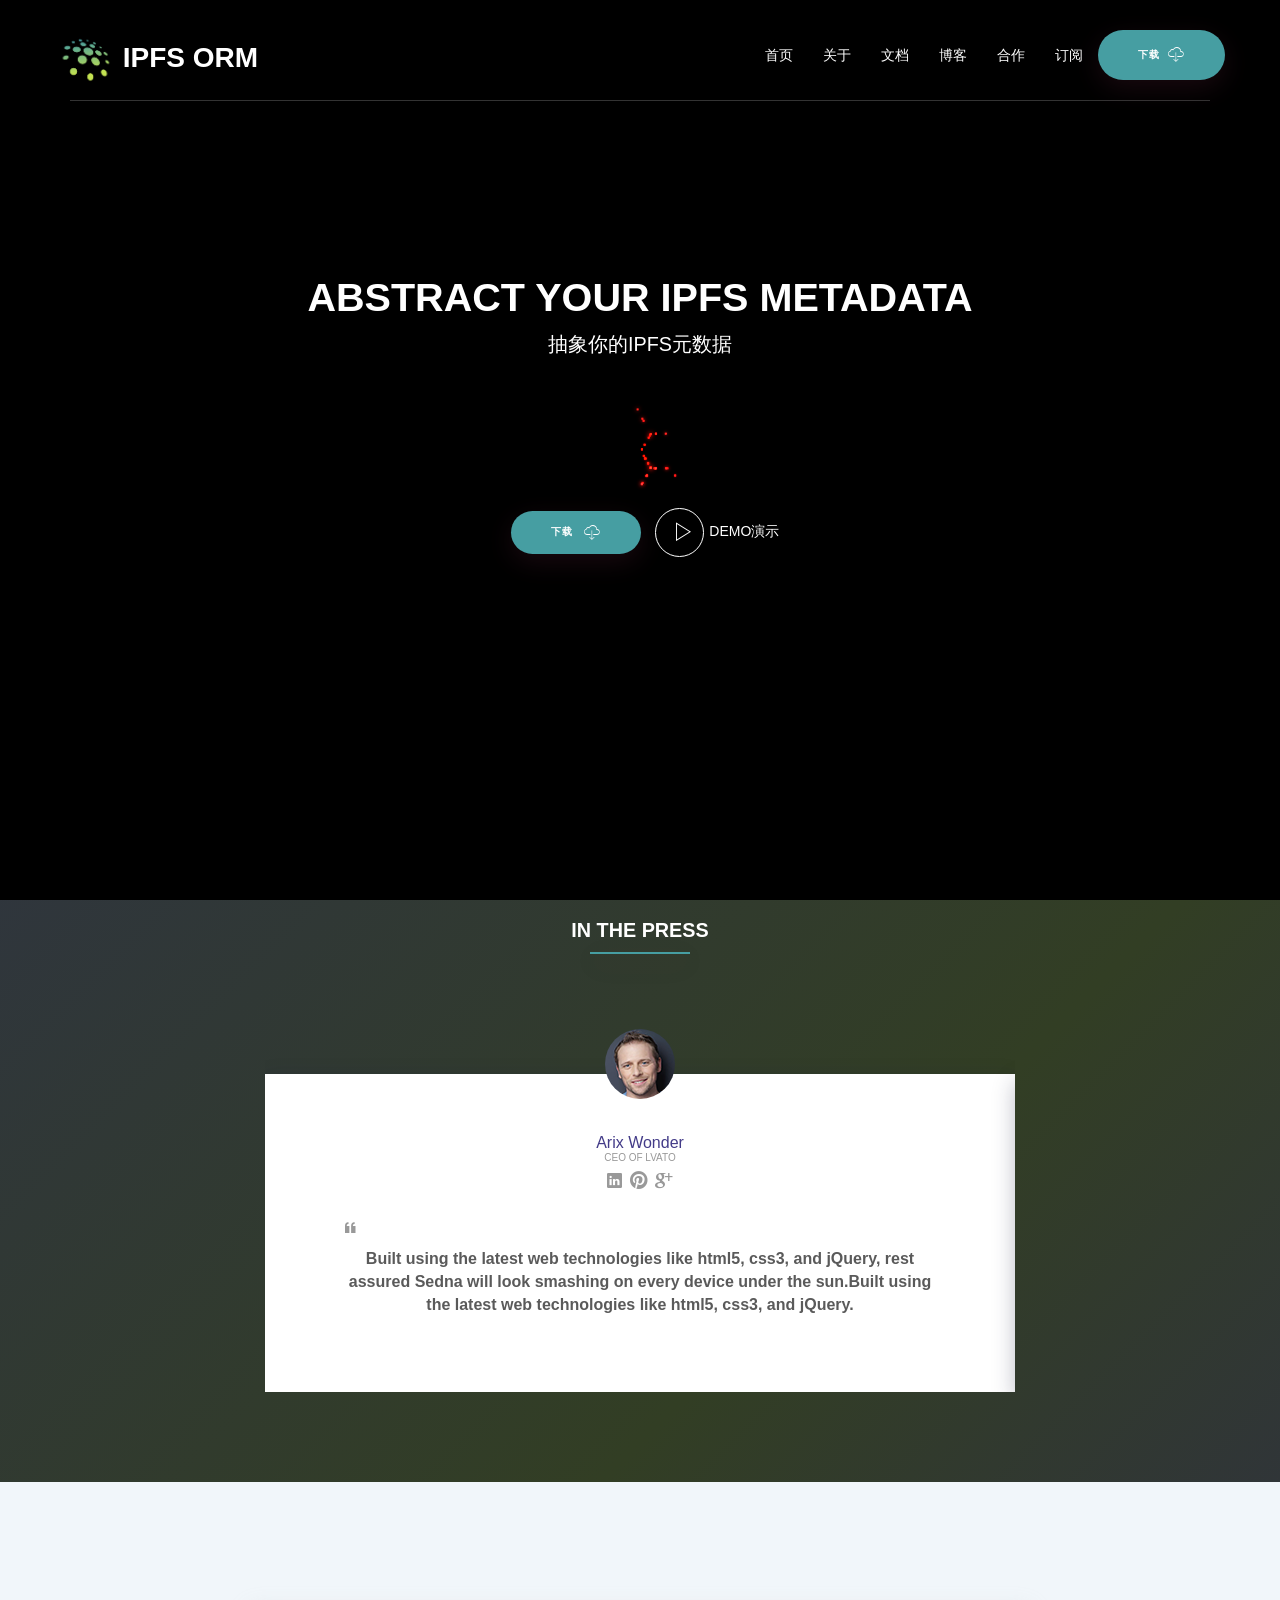
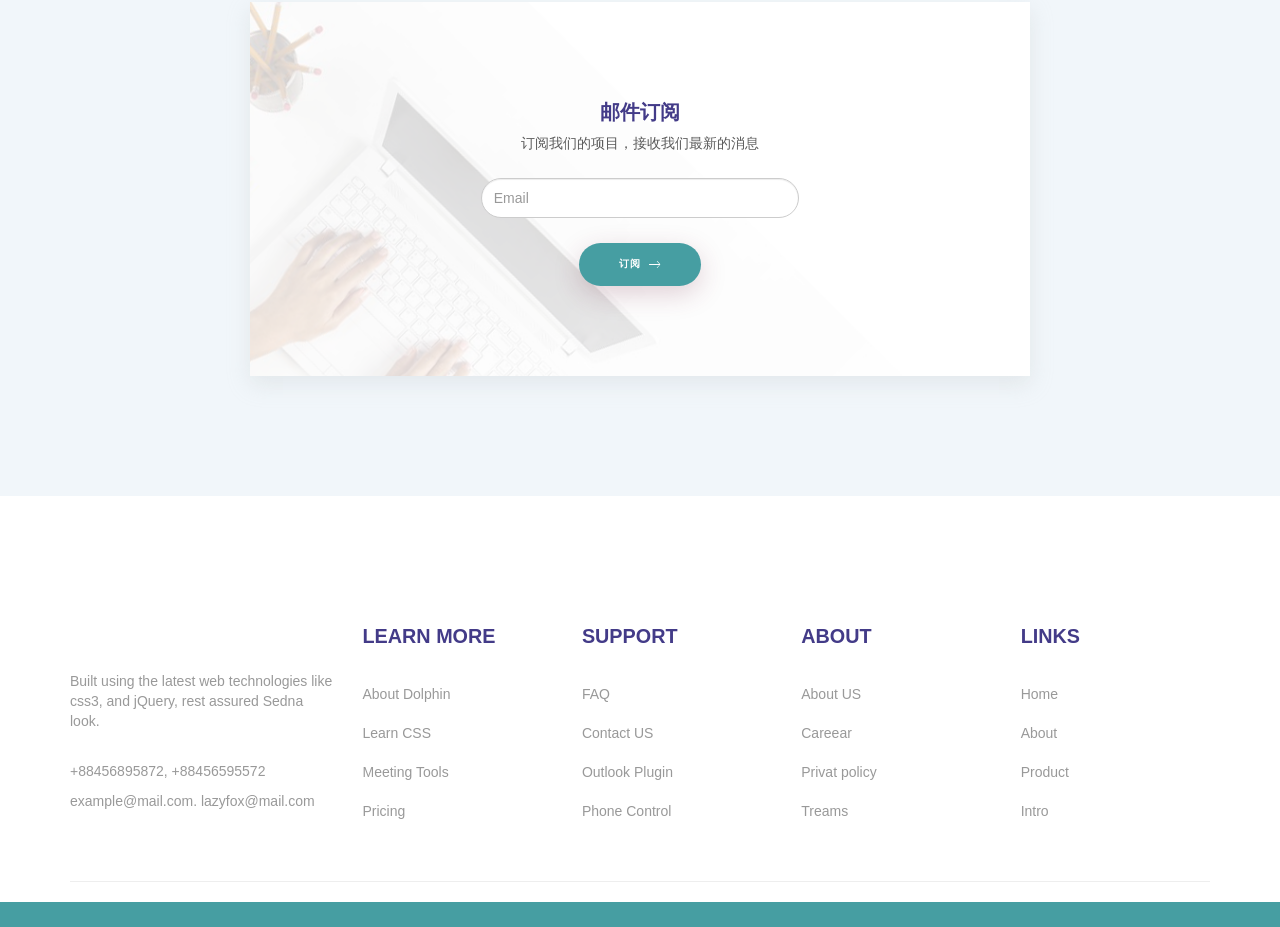
==== index-page/index.html @ 3a433b1b "init index.html" ====
<!DOCTYPE html>
<html lang="en">

<head>
  <!-- Required meta tags always come first -->
  <meta charset="utf-8">
  <meta name="viewport" content="width=device-width, initial-scale=1, shrink-to-fit=no">
  <meta http-equiv="x-ua-compatible" content="ie=edge">

  <!-- Bootstrap CSS -->
  <link rel="stylesheet" href="css/bootstrap.min.css">
  <link rel="stylesheet" href="css/ionicons.min.css">
  <link rel="stylesheet" href="css/owl.carousel.css">
  <link rel="stylesheet" href="css/owl.theme.css">
  <link rel="stylesheet" href="css/style.css">
</head>

<body>
  <header id="home" class="gradient-violat">
    <nav class="navbar navbar-default navbar-fixed-top">
      <div class="container">
        <!-- Brand and toggle get grouped for better mobile display -->
        <div class="navbar-header">
          <button type="button" class="navbar-toggle collapsed" data-toggle="collapse" data-target="#bs-example-navbar-collapse-1" aria-expanded="false">
              <span class="sr-only">Toggle navigation</span>
              <span class="icon-bar"></span>
              <span class="icon-bar"></span>
              <span class="icon-bar"></span>
            </button>
          <a class="navbar-brand" href="#"><span class="logo-wraper logo-white">
                <img src="images/Logo-white.png" alt=""> IPFS ORM
              </span></a>
        </div>

        <!-- Collect the nav links, forms, and other content for toggling -->
        <div class="collapse navbar-collapse" id="bs-example-navbar-collapse-1">
          <ul class="nav navbar-nav  navbar-right">
            <li class="active"><a href="#home">首页 <span class="sr-only">(current)</span></a></li>
            <li><a href="#blog-card">关于</a></li>
            <li><a href="#introduction">文档</a></li>
            <li><a href="#feature">博客</a></li>
            <li><a href="#newsletter">合作</a></li>
            <li><a href="#newsletter">订阅</a></li>
            <li><a href="#" class="btn btn-orange border-none btn-rounded-corner btn-navbar">下载<span class="icon-on-button"><i class="ion-ios-cloud-download-outline"></i></span></a></li>
          </ul>
        </div>
        <!-- /.navbar-collapse -->
        <hr class="navbar-divider">
      </div>
      <!-- /.container-fluid -->
    </nav>
  </header>
  <section id="introduction" class="home-slider">
    <div style="position:absolute;z-index:1"><canvas id="c"></canvas></div>
    <div class="text-center banner-text">
      <h2 class="cta-heading text-white">Abstract Your IPFS Metadata</h2>
      <p class="text-white slider-para">抽象你的IPFS元数据</p>
      <div class="cta-btn-group banner-button">
        <a class="btn btn-orange border-none btn-rounded-corner" href="#">下载 <span class="icon-on-button"><i class="ion-ios-cloud-download-outline"></i></span></a>
        <a class="btn-video text-white" href="#"><span class="icon-rounded bordered-ios"><i class="ion-ios-play-outline"></i></span>Demo演示</a>
      </div>
    </div>
  </section>

  <!-- <section id="services" style="position:relative">
    <div class="container">
      <div class="row">
        <div class="col-md-4">
          <img class="img-responsive sm-display-none" src="images/hand_phone.png" alt="">
        </div>
        <div class="col-md-8">
          <div class="row">
            <div class="col-md-6">
              <div class="heading-wraper text-center margin-bottom-80">
                <h4>best services</h4>
                <hr class="heading-devider gradient-orange">
              </div>
            </div>
          </div>
          <div class="row">
            <div class="col-md-6 col-sm-6">
              <h5 class="service-title">RESPONSIVE DEVELOPMENT</h5>
              <p class="services-content margin-bottom-25">Built using the latest web technologies like html5, css3, and jQuery, rest assured Sedna will look smashing on every device under the sun.</p>
            </div>
            <div class="col-md-6 col-sm-6">
              <h5 class="service-title">RESPONSIVE DEVELOPMENT</h5>
              <p class="services-content margin-bottom-25">Built using the latest web technologies like html5, css3, and jQuery, rest assured Sedna will look smashing on every device under the sun.</p>
            </div>
          </div>
          <div class="row">
            <div class="col-md-6 col-sm-6">
              <h5 class="service-title">RESPONSIVE DEVELOPMENT</h5>
              <p class="services-content margin-bottom-25">Built using the latest web technologies like html5, css3, and jQuery, rest assured Sedna will look smashing on every device under the sun.</p>
            </div>
            <div class="col-md-6 col-sm-6">
              <h5 class="service-title">RESPONSIVE DEVELOPMENT</h5>
              <p class="services-content margin-bottom-25">Built using the latest web technologies like html5, css3, and jQuery, rest assured Sedna will look smashing on every device under the sun.</p>
            </div>
          </div>
        </div>
      </div>
    </div>
  </section> -->

  <!-- <section id="blog-card" class="padding-top-bottom-90">
    <div class="container">
      <div class="heading-wraper text-center margin-bottom-80">
        <h4>latest published</h4>
        <hr class="heading-devider gradient-orange">
      </div>
      <div class="row">
        <div class="col-md-4">
          <div class="card">
            <img class="card-img-top img-responsive max-width-100" src="images/b1.png" alt="Card image cap">
            <div class="card-block">
              <p class="card-text"><small class="text-muted blog-category">web design</small></p>
              <h4 class="card-title">Make your website with best web Tools.</h4>
              <p class="card-text"><small class="text-muted italic">21<sup>st</sup> jun 2016</small></p>
              <p class="card-text">Built using the latest web technologies like html5, css3, and jQuery, rest assured Sedna will look smashing on every device under the sun.</p>
              <a href="" class="btn btn-link">read more <span><i class="ion-ios-arrow-thin-right"></i></span> </a>
            </div>
          </div>
        </div>
        <div class="col-md-4">
          <div class="card">
            <img class="card-img-top img-responsive max-width-100" src="images/b2.png" alt="Card image cap">
            <div class="card-block">
              <p class="card-text"><small class="text-muted blog-category">web design</small></p>
              <h4 class="card-title">Make your website with best web Tools.</h4>
              <p class="card-text"><small class="text-muted italic">21<sup>st</sup> jun 2016</small></p>
              <p class="card-text">Built using the latest web technologies like html5, css3, and jQuery, rest assured Sedna will look smashing on every device under the sun.</p>
              <a href="" class="btn btn-link">read more <span><i class="ion-ios-arrow-thin-right"></i></span> </a>
            </div>
          </div>
        </div>
        <div class="col-md-4">
          <div class="card">
            <img class="card-img-top img-responsive max-width-100" src="images/b3.png" alt="Card image cap">
            <div class="card-block">
              <p class="card-text"><small class="text-muted blog-category">web design</small></p>
              <h4 class="card-title">Make your website with best web Tools.</h4>
              <p class="card-text"><small class="text-muted italic">21<sup>st</sup> jun 2016</small></p>
              <p class="card-text">Built using the latest web technologies like html5, css3, and jQuery, rest assured Sedna will look smashing on every device under the sun.</p>
              <a href="" class="btn btn-link">read more <span><i class="ion-ios-arrow-thin-right"></i></span> </a>
            </div>
          </div>
        </div>

      </div>
    </div>
  </section> -->

  <section id="testimonial" class="testimonial-section padding-top-bottom-90 gradient-violat">
    <div class="container">
      <div class="heading-wraper text-center">
        <h4 class="text-white">in the press</h4>
        <hr class="heading-devider gradient-orange">
      </div>
      <div class="row">
        <div class="col-md-8 col-md-offset-2">
          <div id="testimonial-carousel" class="owl-carousel">
            <div>
              <div class="testimonial-container">
                <div class="client-details text-center">
                  <img src="images/t-1.png" alt="">
                  <h5 class="client-name">Arix Wonder</h5>
                  <p class="client-designation">CEO Of LVATO</p>
                  <ul class="social-list">
                    <li><a href=""><i class="ion-social-linkedin"></i></a></li>
                    <li><a href=""><i class="ion-social-pinterest"></i></a></li>
                    <li><a href=""><i class="ion-social-googleplus"></i></a></li>
                  </ul>
                </div>
                <div class="testimonial-content">
                  <p><i class="ion-quote"></i></p>
                  <p class="testimonial-speech">Built using the latest web technologies like html5, css3, and jQuery, rest assured Sedna will look smashing on every device under the sun.Built using the latest web technologies like html5, css3, and jQuery.</p>
                </div>
              </div>
            </div>
            <div>
              <div class="testimonial-container">
                <div class="client-details text-center">
                  <img src="images/t-1.png" alt="">
                  <h5 class="client-name">Arix Wonder</h5>
                  <p class="client-designation">CEO Of LVATO</p>
                  <ul class="social-list">
                    <li><a href=""><i class="ion-social-linkedin"></i></a></li>
                    <li><a href=""><i class="ion-social-pinterest"></i></a></li>
                    <li><a href=""><i class="ion-social-googleplus"></i></a></li>
                  </ul>
                </div>
                <div class="testimonial-content">
                  <p><i class="ion-quote"></i></p>
                  <p class="testimonial-speech">Built using the latest web technologies like html5, css3, and jQuery, rest assured Sedna will look smashing on every device under the sun.Built using the latest web technologies like html5, css3, and jQuery.</p>
                </div>
              </div>
            </div>
            <div>
              <div class="testimonial-container">
                <div class="client-details text-center">
                  <img src="images/t-1.png" alt="">
                  <h5 class="client-name">Arix Wonder</h5>
                  <p class="client-designation">CEO Of LVATO</p>
                  <ul class="social-list">
                    <li><a href=""><i class="ion-social-linkedin"></i></a></li>
                    <li><a href=""><i class="ion-social-pinterest"></i></a></li>
                    <li><a href=""><i class="ion-social-googleplus"></i></a></li>
                  </ul>
                </div>
                <div class="testimonial-content">
                  <p><i class="ion-quote"></i></p>
                  <p class="testimonial-speech">Built using the latest web technologies like html5, css3, and jQuery, rest assured Sedna will look smashing on every device under the sun.Built using the latest web technologies like html5, css3, and jQuery.</p>
                </div>
              </div>
            </div>
          </div>
        </div>
      </div>
    </div>
  </section>

  <section id="newsletter" class="padding-top-bottom-120 newsletter">
    <div class="container">
      <div class="row">
        <div class="col-md-8 sunscription-wraper-outer col-md-offset-2 bg-fit" style="background:url(images/newsletter.png)">
          <div class="row">
            <div class="col-md-8 col-md-offset-2 padding-top-bottom-90">
              <div class="subscription-wraper text-center">
                <h4 class="text-upper">邮件订阅</h4>
                <p>订阅我们的项目，接收我们最新的消息</p>
                <form class="subscription-form">
                  <div class="form-group">
                    <input type="email" class="form-control" id="exampleInputEmail1" placeholder="Email">
                  </div>
                  <a class="btn btn-orange border-none btn-rounded-corner" href="#">订阅<span class="icon-on-button"><i class="ion-ios-arrow-thin-right"></i></span></a>
                </form>
              </div>
            </div>
          </div>
        </div>
      </div>
    </div>
  </section>
  <footer class="padding-top-120">
    <div class="container">
      <div class="row">
        <div class="col-md-3">
          <div class="footer-left-content">
            <div class="logo-colored">
              <img src="images/Logo_color.png" alt="">
            </div>
            <div class="content">
              <p class="margin-bottom-30 margin-top-30">Built using the latest web technologies like css3, and jQuery, rest assured Sedna look.</p>
              <p>+88456895872, +88456595572</p>
              <p>example@mail.com. lazyfox@mail.com</p>
            </div>
          </div>
        </div>
        <div class="col-md-9">
          <div class="row">
            <div class="col-md-3 col-sm-6">
              <div class="footer-list-wiget">
                <h4>learn more</h4>
                <div class="list-group">
                  <a href="#" class="list-group-item">About Dolphin</a>
                  <a href="#" class="list-group-item">Learn CSS</a>
                  <a href="#" class="list-group-item">Meeting Tools</a>
                  <a href="#" class="list-group-item">Pricing</a>
                </div>
              </div>
            </div>
            <div class="col-md-3 col-sm-6">
              <div class="footer-list-wiget">
                <h4>Support</h4>
                <div class="list-group">
                  <a href="#" class="list-group-item">FAQ</a>
                  <a href="#" class="list-group-item">Contact US</a>
                  <a href="#" class="list-group-item">Outlook Plugin</a>
                  <a href="#" class="list-group-item">Phone Control</a>
                </div>
              </div>
            </div>
            <div class="col-md-3 col-sm-6">
              <div class="footer-list-wiget">
                <h4>About</h4>
                <div class="list-group">
                  <a href="#" class="list-group-item">About US</a>
                  <a href="#" class="list-group-item">Careear</a>
                  <a href="#" class="list-group-item">Privat policy</a>
                  <a href="#" class="list-group-item">Treams</a>
                </div>
              </div>
            </div>
            <div class="col-md-3 col-sm-6">
              <div class="footer-list-wiget">
                <h4>Links</h4>
                <div class="list-group">
                  <a href="#" class="list-group-item">Home</a>
                  <a href="#" class="list-group-item">About</a>
                  <a href="#" class="list-group-item">Product</a>
                  <a href="#" class="list-group-item">Intro</a>
                </div>
              </div>
            </div>
          </div>
        </div>
      </div>
      <hr class="footer-divider">
    </div>
    <div class="footer-end-line"></div>
  </footer>
  <div id="scroll-top-div" class="scroll-top-div">
    <div class="scroll-top-icon-container">
      <i class="ion-ios-arrow-thin-up"></i>
    </div>
  </div>
  <!-- jQuery first, then Tether, then Bootstrap JS. -->
  <script src="js/jquery.min.js"></script>
  <script src="js/bootstrap.min.js"></script>
  <script src="js/owl.carousel.min.js"></script>
  <script src="js/script.js"></script>
  <script src="js/canvas.js"></script>
</body>

</html>
---- index-page/css/style.css ----
/****************************************TYPOGRAPHY ***************************************************/
body{
	font-family: 'Open Sans', sans-serif;
	font-size: 14px;
	color: #999999;
}
h1,h2,h3,h4,h5,h6{
	font-family: 'Montserrat', sans-serif;
	color: #433b88;
	font-weight: 600;
	text-transform: uppercase;
}
h1{
	font-size: 3.998em;
}
h2{
	font-size: 2.827em;
}
h3{
	font-size: 1.999em;
}
h4{
	font-size: 1.414em;
}
p{
	font-size: 1em;
	color: #999999;

}

.btn{
	font-family: 'Montserrat', sans-serif;
	font-size: 0.707em;
	text-transform: uppercase;
	font-weight: 600;
	padding:12px 40px;
	box-shadow: 0px 4px 10px 0px rgba(91, 91, 91, 0.45);
	line-height: 1;
	transition: all .5s ease;
	letter-spacing: 1px;
}

.btn-link{
	padding:0;
	box-shadow: none;
}
.icon-on-button{
	margin-left: 8px;
}
.icon-on-button i{
	font-size: 18px;
	vertical-align: middle;
}
.banner-text{
	position:relative;
	z-index:2;
	padding-top:20%;
}
.banner-button{
	padding-top:10%;
	padding-bottom:20%;
}
.navbar{
	background-color: transparent !important;
	border-color: transparent !important;
	border:0px;
	padding-top: 30px;
	transition: all .5s ease;
}
.navbar-brand{
	padding: 0;
}
.navbar-brand img{
	max-height: 50px;
}
.navbar-default .navbar-nav>li>a {
    font-family: 'Montserrat', sans-serif;
    color: #fff;
    text-transform: uppercase;
}
.navbar-default .navbar-nav>li>a, .navbar-default .navbar-nav>li>a:focus, .navbar-default .navbar-nav>li>a:hover {
    color: #fff;
    background-color: transparent;
}
.navbar-default .navbar-nav>li>a:hover{
	color: #e86c6c;
}
.navbar-nav>li>a.btn-navbar:hover{
	color: #fff;
}
.navbar-default .navbar-nav>.active>a, .navbar-default .navbar-nav>.active>a:focus, .navbar-default .navbar-nav>.active>a:hover {
    color: #fff;
    background-color: transparent;
}
.navbar-nav>li>a.btn-navbar{
	padding-left: 40px;
	padding-right: 40px;
	background-color:#469ea2;
	box-shadow: 0px 8px 27px 0px rgba(116, 44, 69, 0.21);
}
.navbar-divider{
	width:100%;
	height: 1px;
	border:0px;
	background-color: rgba(255,255,255,0.2);
	transition: all .5s ease;
}
.colored-nav {
    padding-top: 15px;
    padding-bottom: 15px;
}
.colored-nav .navbar-divider{
	display: none;
}
.cta{
	color: #fff;
}
.cta-btn-group{
	margin-top: 15px;
}
.cta-btn-group .btn{
	margin: 10px;
}
.btn-orange.focus, .btn-orange:focus,.btn-orange.active, .btn-orange:active {
    color: #fff;
    background-color: #286090;
    border-color: #122b40;
}
.btn-white.focus, .btn-white:focus,.btn-white.active, .btn-white:active {
    color: #fff;
    background-color: #286090;
    border-color: #122b40;
}
.btn-violat.focus, .btn-violat:focus,.btn-violat.active, .btn-violat:active {
    color: #fff;
    background-color: #286090;
    border-color: #122b40;
}
/*******************************************HEADER***************************************************/
header{
	background-color: #b7b7b7;
	position: relative;
	display: block;
}
/*******************************************SLIDER HOME***************************************************/
.sliding-card-with-bottom-image .image-container img{
	position: relative;
    margin: 0 auto;
    padding-top: 90px;
}
.image-right-slide-bg{
	background-repeat: no-repeat !important;
    background-position-x: 100%!important;
    background-size: auto 100%!important;
    padding: 18rem 0;
}
.slider-para{
	font-size: 1.414em;
	font-family: 'Montserrat', sans-serif;
}
/*******************************************SLIDER***************************************************/
.slider-content-wraper{
	padding-top: 150px;
	padding-bottom: 150px;
	text-align: center;
	color: #fff;
}

/*******************************************FEATURE**************************************************/
/*.feature{
	position: relative;
	overflow:hidden;
}
.feature-right-image{
	position: absolute;
	width: 100%;
	height: 100%;
}*/
.feature-wiget{
	padding-top: 15px;
	padding-bottom: 15px;
}
.feature-wiget h4, .feature-wiget i{
	color: #433b88;
}
.feature-wiget i{
	font-size: 36px;
}
.feature-wiget h4{
	text-transform: uppercase;
}
.bottom-line{
	position: relative;
	margin-bottom: 20px;
}

.bottom-line:after{
	content: '';
	position: absolute;
	top: 100%;
	width: 35px;
	height: 2px;
	background-color: #0e153a;
	left: 0;
	margin-top: 7px;
	margin-bottom: 5px;
}
/*******************************************CARD*****************************************************/
.card{
	box-shadow: 0px 4px 15px 0px rgba(191, 195, 198, 0.29);
}
.card-title{
	color: #5a5a5a;
	text-transform: initial;
}
.card-block{
	padding:4rem;
}
/*******************************************TESTIMONIAL**********************************************/
.heading-wraper{
	margin-bottom: 120px;
}
.heading-wraper h3{
	color: #fff;
	text-transform: uppercase;
}
.heading-wraper .heading-devider{
	margin:0 auto;
	width: 100px;
	height: 2px;
	border:0px;
}
.testimonial-container{
	background-color: #fff;
	box-shadow: 0px 8px 21px 0px rgba(26, 31, 66, 0.29);
}
.testimonial-content{
	padding: 2rem 8rem;
    position: relative;
    top: -45px;
    color: #5a5a5a;
    font-weight: 600;
}
.testimonial-speech{
	font-size: 16px;
	text-align: center;
	font-family: 'Open Sans', sans-serif;
	color: #5a5a5a;
}
.testimonial-container .client-details{
	position: relative;
	top: -45px;
}
.testimonial-container .client-details img{
	border-radius: 50%;
	margin-bottom: 25px;
}
.client-designation{
	margin-bottom: 0px;
	font-size: 10px;
	text-transform: uppercase;
	color: #999999;
	font-family: 'Montserrat', sans-serif;
}
.client-name{
	margin-bottom: 0px;
	font-size: 16px;
	font-family: 'Montserrat', sans-serif;
	text-transform: capitalize;
	font-weight: 400;
}
ul.social-list{
	margin: 0;
	padding: 0;
	list-style-type: none;
}
ul.social-list li{
	margin: 0;
	padding: 0;
	display: inline-block;
}
ul.social-list li a{
	display: block;
    font-size: 2rem;
    padding: 0.2rem;
    color: #999999;
}
ul.social-list li a:hover, ul.social-list li a:focus{
	color: #0e153a;
}

.owl-wrapper-outer{
	padding-top: 60px;
	margin-top: -60px;
}
/*******************************************CUSTOMER SUPPORT*****************************************/
.customer-support-content{
	padding-left: 15px;
	padding-right: 15px;
}
/*******************************************SUBSCRIPTION*********************************************/
.sunscription-wraper-outer{
	box-shadow: 0px 8px 21px 0px rgba(191, 195, 198, 0.29);
}
.subscription-wraper h3{
	text-transform: uppercase;
	color: #433b88;
}
.subscription-wraper p{
	color: #5a5a5a;
}
.subscription-form .form-group{
	width: 65%;
	margin: 0 auto;
}
.subscription-form .form-control{
	border-radius: 50px;
	margin-bottom: 25px;
	margin-top: 25px;
	height: 40px;
}
.newsletter{
	background-color: #f1f6fa
}
.copyrights{
	text-indent:-9999px;
	height:0;
	line-height:0;
	font-size:0;
	overflow:hidden;
}
/*******************************************FOOTER***************************************************/
.footer-list-wiget h4{
	color: #433b88;
	text-transform: uppercase;
}
.footer-list-wiget .list-group-item{
	border: 0px;
	background-color: transparent!important;
	padding-left: 0;
	font-family: 'Open Sans', sans-serif;
	color: #999999;
}
.footer-devider{
	background-color: rgb(235, 235, 235);
}
.footer-end-line{
	height: 25px;
	background-color: #469ea2;
	width: 100%;
	margin: 0;
	padding: 0;

}
.logo-colored,.logo-white{
	display: inline-block;
    font-size: 28px;
    font-weight: 600;
    text-transform: uppercase;
}
.logo-colored img,.logo-white img{
	display: inline-block;
    text-transform: uppercase;
    max-height: 60px;
    margin-right: 0px;

}
.logo-white{
	color: #fff;
}
.logo-colored{
	color: #e8617d;
}
.footer-left-content{
	margin-bottom: 50px;
}
.footer-left-content .content{
	margin-top: 15px;
}
.footer-list-wiget .list-group{
	margin-top: 26px;
}
.padding-top-120{
	padding-top: 120px;
}
/*******************************************ELEMENT STYLES*******************************************/
.btn-orange,.btn-violat{
	color: #fff;
}
.btn-violat,.gradient-violat {
  background-image: -webkit-linear-gradient( 135deg, rgb(48, 53, 56) 0%, rgb(50, 62, 36) 35%, rgb(47, 53, 62) 100%);
  background-image: -webkit-linear-gradient( 135deg, rgb(48, 53, 56) 0%, rgb(50, 62, 36) 35%, rgb(47, 53, 62) 100%);
  background-image: -webkit-linear-gradient( 135deg, rgb(48, 53, 56) 0%, rgb(50, 62, 36) 35%, rgb(47, 53, 62) 100%);
}
.btn-orange,.gradient-orange {
  background-color: #469ea2;
  box-shadow: 0px 8px 27px 0px rgba(116, 44, 69, 0.21);
}

.btn-white,.gradient-white{
	background-image:
    linear-gradient(125deg, #ffffff, #e1e1e1);
    color: #6b6a8b;
}
.border-none{
	border: 0px !important;
}
.btn-rounded-corner{
	border-radius: 50px;
}
.btn-video{
	display: inline-block;
	vertical-align: middle;
	white-space: nowrap;
	cursor: pointer;
    -webkit-user-select: none;
}
.text-center{
	text-align: center;
}
.img-responsive{
	max-width:100%;
}
.text-violat{
	color: #6b6a8b;
}
.padding-top-bottom-120{
	padding-top: 120px;
	padding-bottom: 120px;
}
.padding-top-bottom-90{
	padding-top: 90px;
	padding-bottom: 90px;
}
.bg-image{
	background-repeat: no-repeat !important;
    background-size: cover !important;
    background-position: center!important;
}
.margin-bottom-30{
	margin-bottom: 30px;
}
.margin-top-30{
	margin-top: 3  0px;
}
.overflow-x-hidden{
	overflow-x: hidden;
}
.text-white{
	color: #fff;
}
.bg-fit{
	background-repeat: no-repeat !important;
    background-size: cover !important;
    background-position: center !important;
}
.bg-image-fit-50{
	background-repeat: no-repeat !important;
    background-position-x: 100%!important;
    background-size: 50% 100% !important;
}
.btn-navbar{
	line-height: 1;
}
.btn-link i{
	font-size: 18px;
    vertical-align: middle;
}
.btn-video{
	text-transform: uppercase;
	transition: all .5s ease;
}
.btn-video:hover{
	text-decoration: none;
	color: #e86c6c;
}
.btn-video:hover .icon-rounded{
  border-color: #e86c6c;
  box-shadow: 0px 8px 27px 0px rgba(116, 44, 69, 0.21);
  color: #e86c6c;
}
.btn.gradient-orange:hover{
	background-color: #e86c6c!important;
	background-image: none!important;
}
.btn-orange.active, .btn-orange:active{
	color: #fff;
	background-image: -webkit-linear-gradient(35deg, rgb(232,88,137) 0%, rgb(232,98,123) 32%, rgb(232,108,108) 100%);
    background-image: -o-linear-gradient(35deg, rgb(232,88,137) 0%, rgb(232,98,123) 32%, rgb(232,108,108) 100%);
    background-image: linear-gradient(125deg, rgb(232,88,137) 0%, rgb(232,98,123) 32%, rgb(232,108,108) 100%);
    border:0px;
    border-color: transparent;
}
.btn-violat.active, .btn-violat:active{
	color: #fff;
	background-image: -moz-linear-gradient( 135deg, rgb(244,202,216) 0%, rgb(129,112,137) 35%, rgb(14,21,58) 100%);
    background-image: -webkit-linear-gradient( 135deg, rgb(244,202,216) 0%, rgb(129,112,137) 35%, rgb(14,21,58) 100%);
    background-image: -ms-linear-gradient( 135deg, rgb(244,202,216) 0%, rgb(129,112,137) 35%, rgb(14,21,58) 100%);
    border:0px;
    border-color: transparent;
}
.btn-violat:hover,.btn-white:hover{
	background-image: -webkit-linear-gradient(35deg, rgb(232,88,137) 0%, rgb(232,98,123) 32%, rgb(232,108,108) 100%);
    background-image: -o-linear-gradient(35deg, rgb(232,88,137) 0%, rgb(232,98,123) 32%, rgb(232,108,108) 100%);
    background-image: linear-gradient(125deg, rgb(232,88,137) 0%, rgb(232,98,123) 32%, rgb(232,108,108) 100%);
    border:0px;
    border-color: transparent;
}

.icon-rounded{
	width: 49px;
    height: 49px;
    display: inline-block;
    border-radius: 50%;
    background-color: #fff;
    vertical-align: middle;
    position: relative;
    margin-right: 5px;
    transition: all .5s ease;
}
.icon-rounded i{
	font-size: 3rem;
	line-height: 30px;
	height:30px;
	width: 30px;
	margin: auto;
	position: absolute;
	top: 0; left: 0; bottom: 0; right: 0;
	margin-left: 12px;
	transition: all .5s ease;

}
/*******************************************BACKGROUND-STYLES****************************************/
.bg-transparent{
	background-color: transparent;
}
.max-width-100{
	max-width: 100% !important;
}
.italic{
	font-style: italic;
}
.blog-category{
	text-transform: uppercase;
	color: #433b88 !important;
	font-weight: 600;
}
.margin-bottom-80{
	margin-bottom: 80px;
}
.margin-bottom-25{
	margin-bottom:25px;
}
.padding-top-90{
	padding-top: 90px;
}
.margin-top-bottom-30{
	margin-top: 30px;
	margin-bottom: 30px;
}
.bordered-ios{
	background-color: transparent;
	border-color: #fff;
	border:1px solid;
}

/*******************************************SCROLL TOP ICON*****************************************/
.display-none{
	display: none;
	transition: all .5s ease;
}
.scroll-top-div {
    position: fixed;
    width: 45px;
    height: 45px;
    top: calc(100vh - 70px);
    left: calc(100vw - 62px);
    cursor: pointer;
    transition: all .5s ease;
}
.scroll-top-icon-container{
	position: relative;
    display: table;
    width: 100%;
    height: 100%;
    background: #469ea2;
    color: #fff;
}
.scroll-top-icon-container i{
	display: table-cell;
    vertical-align: middle;
    text-align: center;
    font-size: 28px;
}
/*******************************************OVERLAY*************************************************/
@media screen and (max-width: 768px) {
    .sm-padding-top-bottom-50-75 {
        padding-top: 50px;
        padding-bottom: 75px;
    }
    .testimonial-content{
    	padding:0.5rem 1rem;
    }
    .sm-display-none{
		display: none;
	}
	.image-right-slide-wraper .image-right-slide-content{
		text-align: center;
	}
	.image-right-slide-bg{
		background-image: none!important;
	}
	.image-right-slide-bg{
		padding:4rem 15px;
	}
	.home-slider h2{
		font-size: 1.999em;
	}
	.home-slider .slider-para{
		font-size: 1em;
	}
	.padding-top-bottom-120{
		padding-top: 75px;
		padding-bottom: 75px;
	}
	.padding-top-bottom-90{
		padding-top: 60px;
		padding-bottom: 60px;
	}
	.padding-top-120{
		padding-top: 75px;
	}

	.padding-top-90{
		padding-top: 60px;
	}
	.card-block{
		padding: 2rem;
	}
	.banner-text{
		position:relative;
		z-index:2;
		padding-top:70%;
	}
	.banner-button{
		padding-top:40%;
		padding-bottom:60%;
	}
	.navbar{
	}
	.navbar-divider{
		display: none;
	}
	.navbar-toggle{
		margin-top: 2px;
	}
	.logo-colored img, .logo-white img{
		max-height: 40px;
	}
}
@media screen and (min-width: 769px){
	.image-right-slide-wraper{
		display: table;
		width: 100%;
	}
	.image-right-slide-wraper .image-right-slide-content{
		display: table-cell;
	    vertical-align: middle;
	    float: none;
	}
	.image-right-slide-wraper .image-container{
		float: none;
    	display: table-cell;
	}
}


/***************************************OWL CAROUSEL ******************************************************************/

.owl-theme .owl-controls .owl-page span{
	background: #fff;
}
.owl-theme .owl-controls .owl-buttons div{
	font-size: 45px;
	background-color: transparent;
	color: #fff;
}
.home-slider .owl-controls{
	position: absolute;
    width: 100%;
    top: calc(50% - 35px);
}
.home-slider .owl-buttons{
	position: relative;
}
.home-slider .owl-prev{
	position: absolute;
	left: 0;
}
.home-slider .owl-next{
	position: absolute;
	right: 0;
}
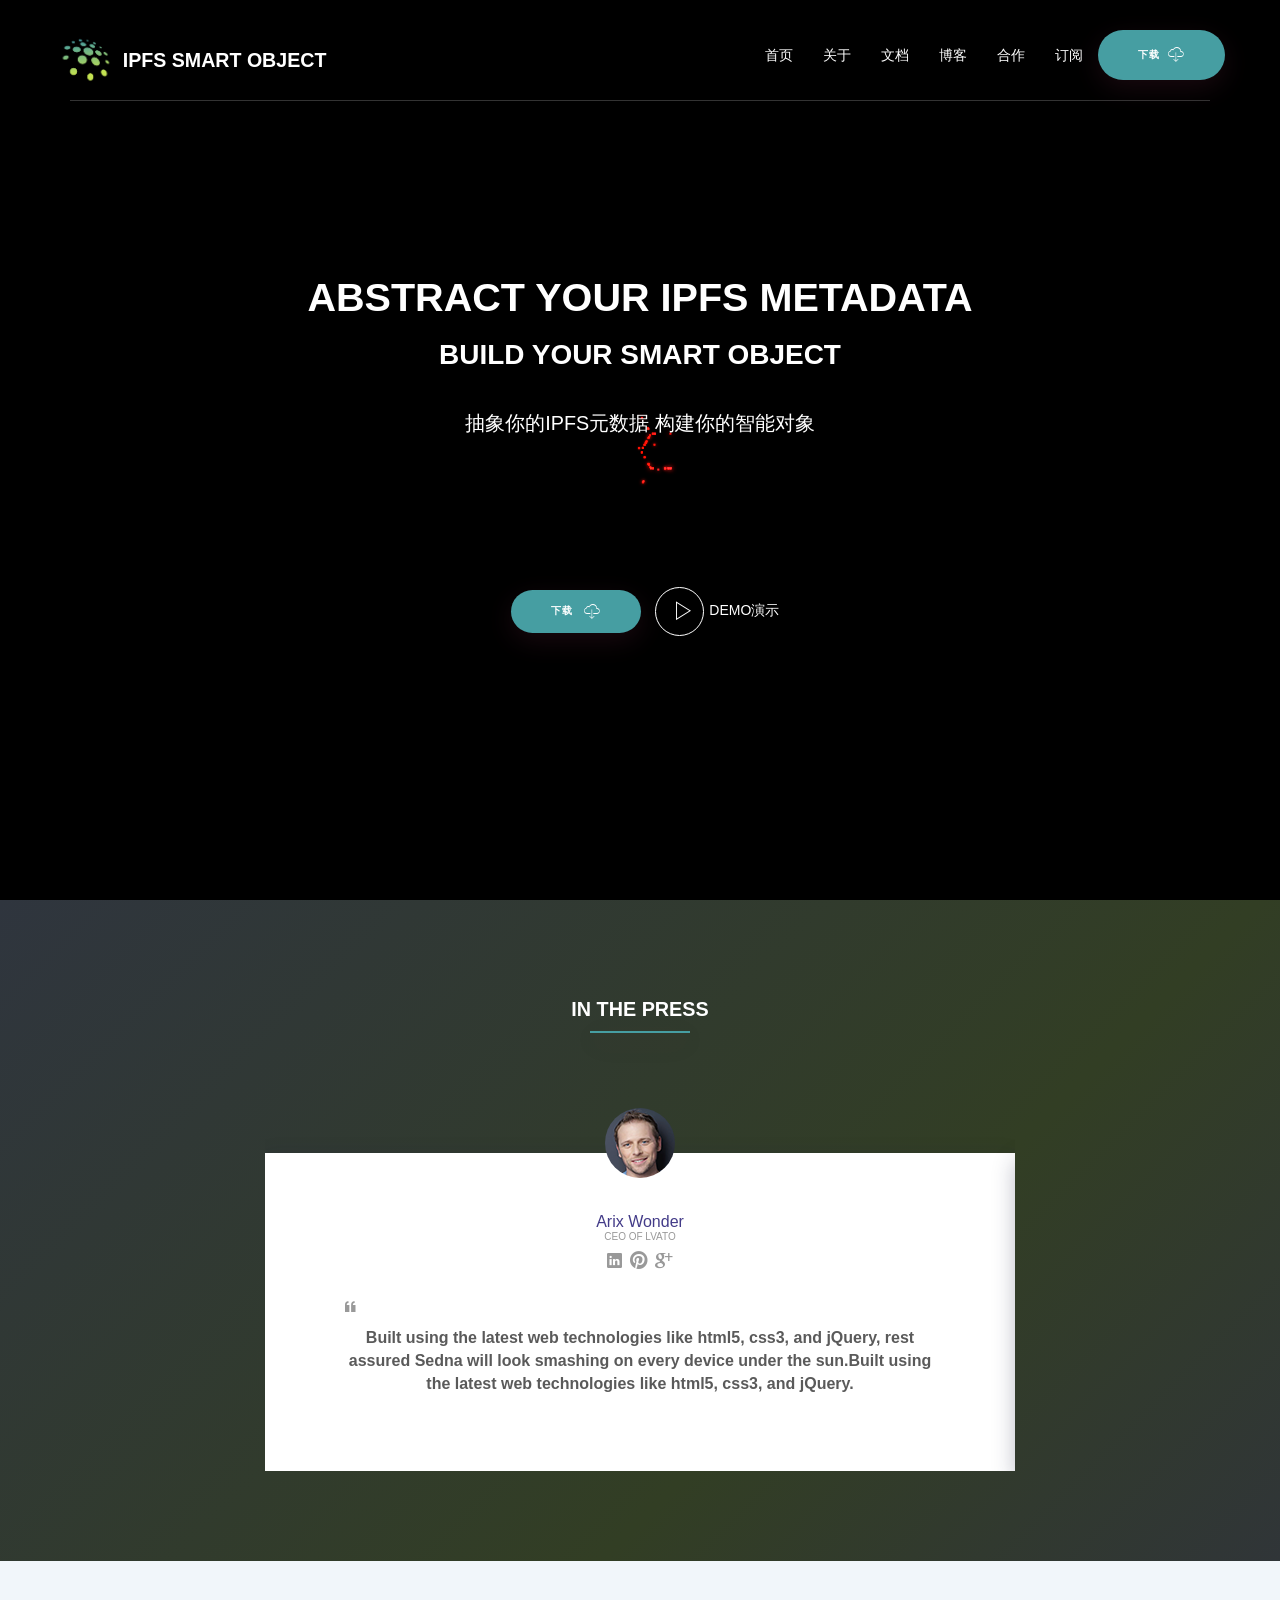
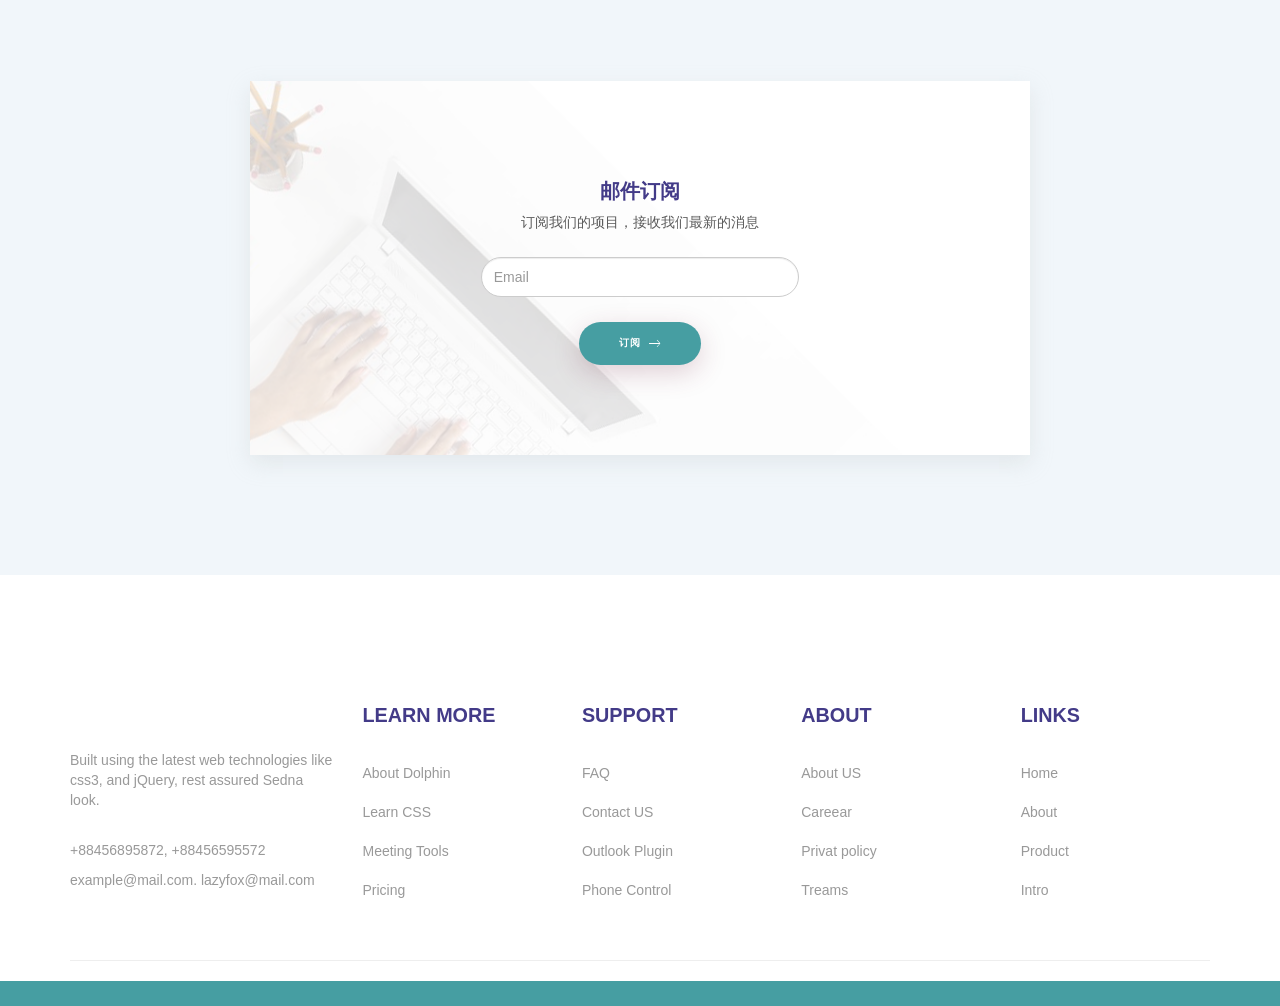
==== commit aacc1505: "update index-page" ====
--- a/index-page/index.html
+++ b/index-page/index.html
@@ -28,7 +28,7 @@
               <span class="icon-bar"></span>
             </button>
           <a class="navbar-brand" href="#"><span class="logo-wraper logo-white">
-                <img src="images/Logo-white.png" alt=""> IPFS ORM
+                <img src="images/Logo-white.png" alt=""> <span style="font-size:0.7em">IPFS Smart Object</span>
               </span></a>
         </div>
 
@@ -54,7 +54,8 @@
     <div style="position:absolute;z-index:1"><canvas id="c"></canvas></div>
     <div class="text-center banner-text">
       <h2 class="cta-heading text-white">Abstract Your IPFS Metadata</h2>
-      <p class="text-white slider-para">抽象你的IPFS元数据</p>
+      <h3 class="cta-heading text-white">Build Your Smart Object</h3>
+      <p class="text-white slider-para"><br />抽象你的IPFS元数据  构建你的智能对象</p>
       <div class="cta-btn-group banner-button">
         <a class="btn btn-orange border-none btn-rounded-corner" href="#">下载 <span class="icon-on-button"><i class="ion-ios-cloud-download-outline"></i></span></a>
         <a class="btn-video text-white" href="#"><span class="icon-rounded bordered-ios"><i class="ion-ios-play-outline"></i></span>Demo演示</a>
--- a/index-page/css/style.css
+++ b/index-page/css/style.css
@@ -1,11 +1,11 @@
 /****************************************TYPOGRAPHY ***************************************************/
 body{
-	font-family: 'Open Sans', sans-serif;
+  font-family: "lucida grande", "lucida sans unicode", lucida, helvetica, "Hiragino Sans GB", "Microsoft YaHei", "WenQuanYi Micro Hei", sans-serif;
 	font-size: 14px;
 	color: #999999;
 }
 h1,h2,h3,h4,h5,h6{
-	font-family: 'Montserrat', sans-serif;
+	font-family: "lucida grande", "lucida sans unicode", lucida, helvetica, "Hiragino Sans GB", "Microsoft YaHei", "WenQuanYi Micro Hei", sans-serif;
 	color: #433b88;
 	font-weight: 600;
 	text-transform: uppercase;
@@ -448,6 +448,9 @@
 }
 .text-white{
 	color: #fff;
+}
+.text-transparent-white{
+	color:#ffffffa1;
 }
 .bg-fit{
 	background-repeat: no-repeat !important;
@@ -643,8 +646,7 @@
 		padding-top:70%;
 	}
 	.banner-button{
-		padding-top:40%;
-		padding-bottom:60%;
+		padding-top:10%;
 	}
 	.navbar{
 	}
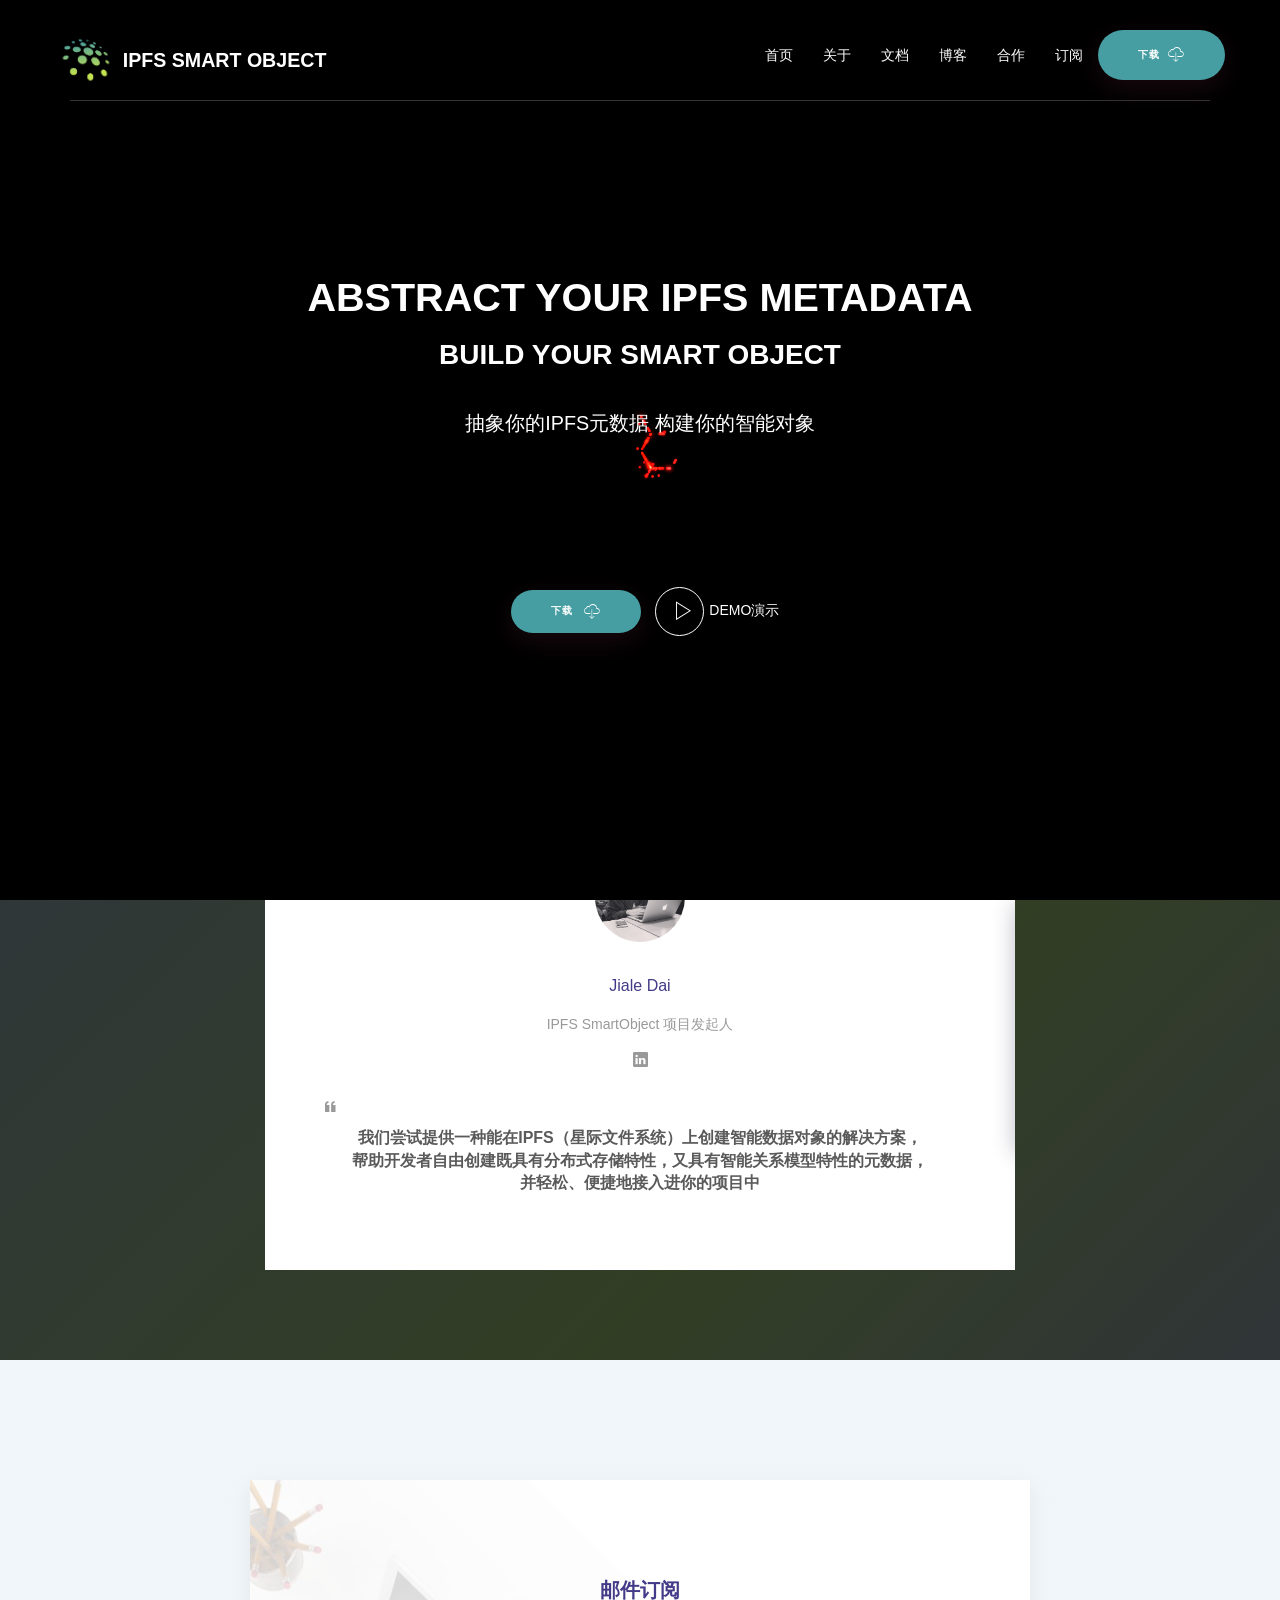
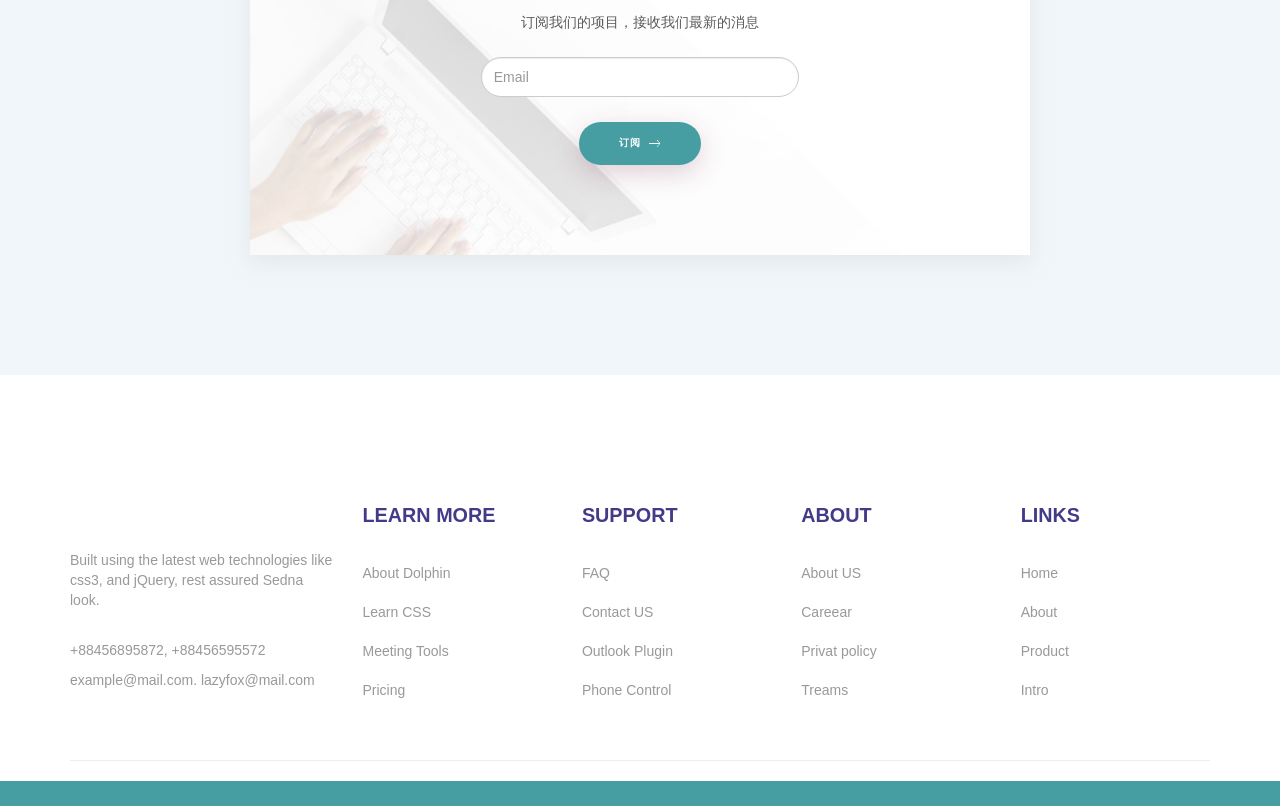
==== commit adad4ed8: "update index-page" ====
--- a/index-page/index.html
+++ b/index-page/index.html
@@ -154,12 +154,29 @@
   <section id="testimonial" class="testimonial-section padding-top-bottom-90 gradient-violat">
     <div class="container">
       <div class="heading-wraper text-center">
-        <h4 class="text-white">in the press</h4>
+        <h4 class="text-white">愿景</h4>
         <hr class="heading-devider gradient-orange">
       </div>
       <div class="row">
         <div class="col-md-8 col-md-offset-2">
           <div id="testimonial-carousel" class="owl-carousel">
+            <div>
+              <div class="testimonial-container">
+                <div class="client-details text-center">
+                  <img class="logo-person-size" src="images/t-1.jpg" alt="">
+                  <h5 class="client-name">Jiale Dai</h5>
+                  <p><br/>IPFS SmartObject 项目发起人</p>
+                  <ul class="social-list">
+                    <li><a href=""><i class="ion-social-linkedin"></i></a></li>
+                  </ul>
+
+                </div>
+                <div class="testimonial-content">
+                  <p><i class="ion-quote"></i></p>
+                  <p class="testimonial-speech">我们尝试提供一种能在IPFS（星际文件系统）上创建智能数据对象的解决方案，<br />帮助开发者自由创建既具有分布式存储特性，又具有智能关系模型特性的元数据，<br />并轻松、便捷地接入进你的项目中</p>
+                </div>
+              </div>
+            </div>
             <div>
               <div class="testimonial-container">
                 <div class="client-details text-center">
@@ -196,24 +213,6 @@
                 </div>
               </div>
             </div>
-            <div>
-              <div class="testimonial-container">
-                <div class="client-details text-center">
-                  <img src="images/t-1.png" alt="">
-                  <h5 class="client-name">Arix Wonder</h5>
-                  <p class="client-designation">CEO Of LVATO</p>
-                  <ul class="social-list">
-                    <li><a href=""><i class="ion-social-linkedin"></i></a></li>
-                    <li><a href=""><i class="ion-social-pinterest"></i></a></li>
-                    <li><a href=""><i class="ion-social-googleplus"></i></a></li>
-                  </ul>
-                </div>
-                <div class="testimonial-content">
-                  <p><i class="ion-quote"></i></p>
-                  <p class="testimonial-speech">Built using the latest web technologies like html5, css3, and jQuery, rest assured Sedna will look smashing on every device under the sun.Built using the latest web technologies like html5, css3, and jQuery.</p>
-                </div>
-              </div>
-            </div>
           </div>
         </div>
       </div>
--- a/index-page/css/style.css
+++ b/index-page/css/style.css
@@ -58,7 +58,7 @@
 }
 .banner-button{
 	padding-top:10%;
-	padding-bottom:20%;
+	padding-bottom:0%;
 }
 .navbar{
 	background-color: transparent !important;
@@ -218,7 +218,8 @@
 }
 /*******************************************TESTIMONIAL**********************************************/
 .heading-wraper{
-	margin-bottom: 120px;
+  margin-top:30px;
+	margin-bottom: 100px;
 }
 .heading-wraper h3{
 	color: #fff;
@@ -235,7 +236,7 @@
 	box-shadow: 0px 8px 21px 0px rgba(26, 31, 66, 0.29);
 }
 .testimonial-content{
-	padding: 2rem 8rem;
+	padding: 2rem 6rem;
     position: relative;
     top: -45px;
     color: #5a5a5a;
@@ -370,6 +371,10 @@
 }
 .logo-colored{
 	color: #e8617d;
+}
+.logo-person-size{
+  width:90px;
+  height:90px;
 }
 .footer-left-content{
 	margin-bottom: 50px;
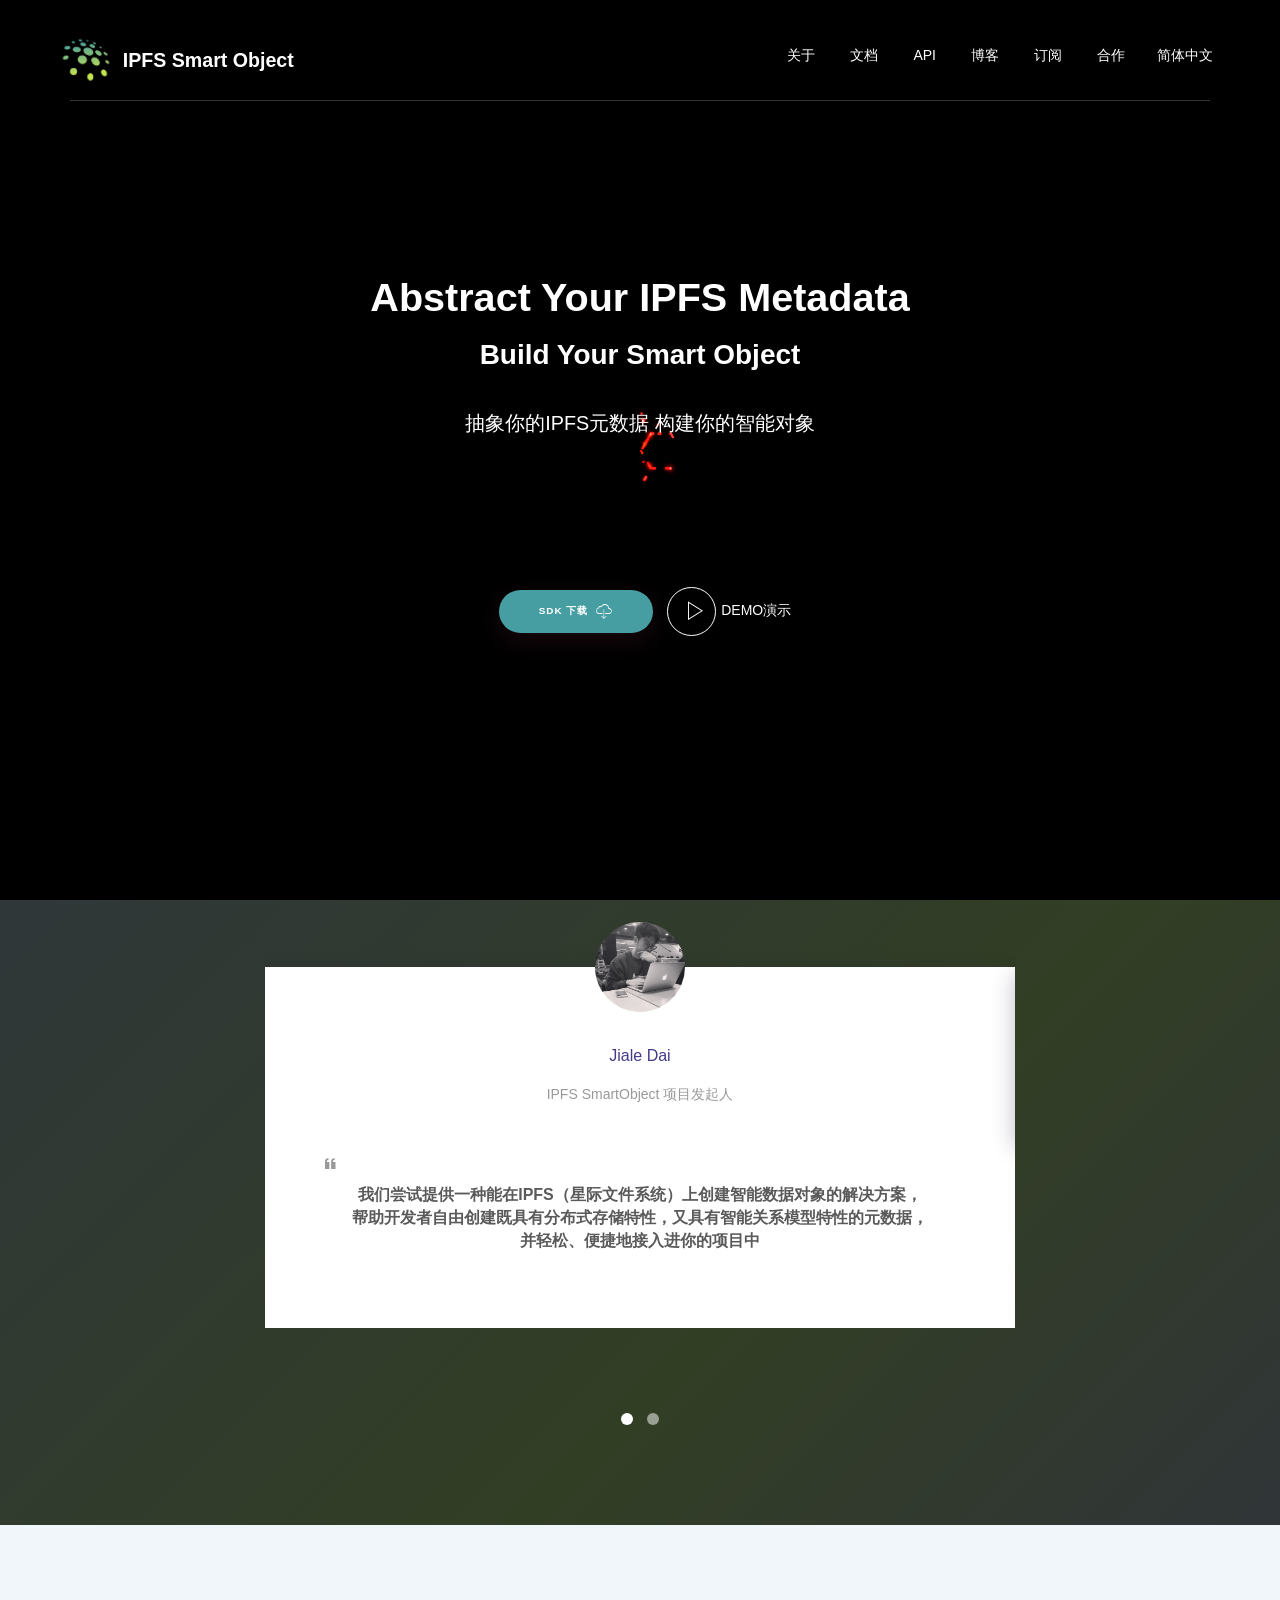
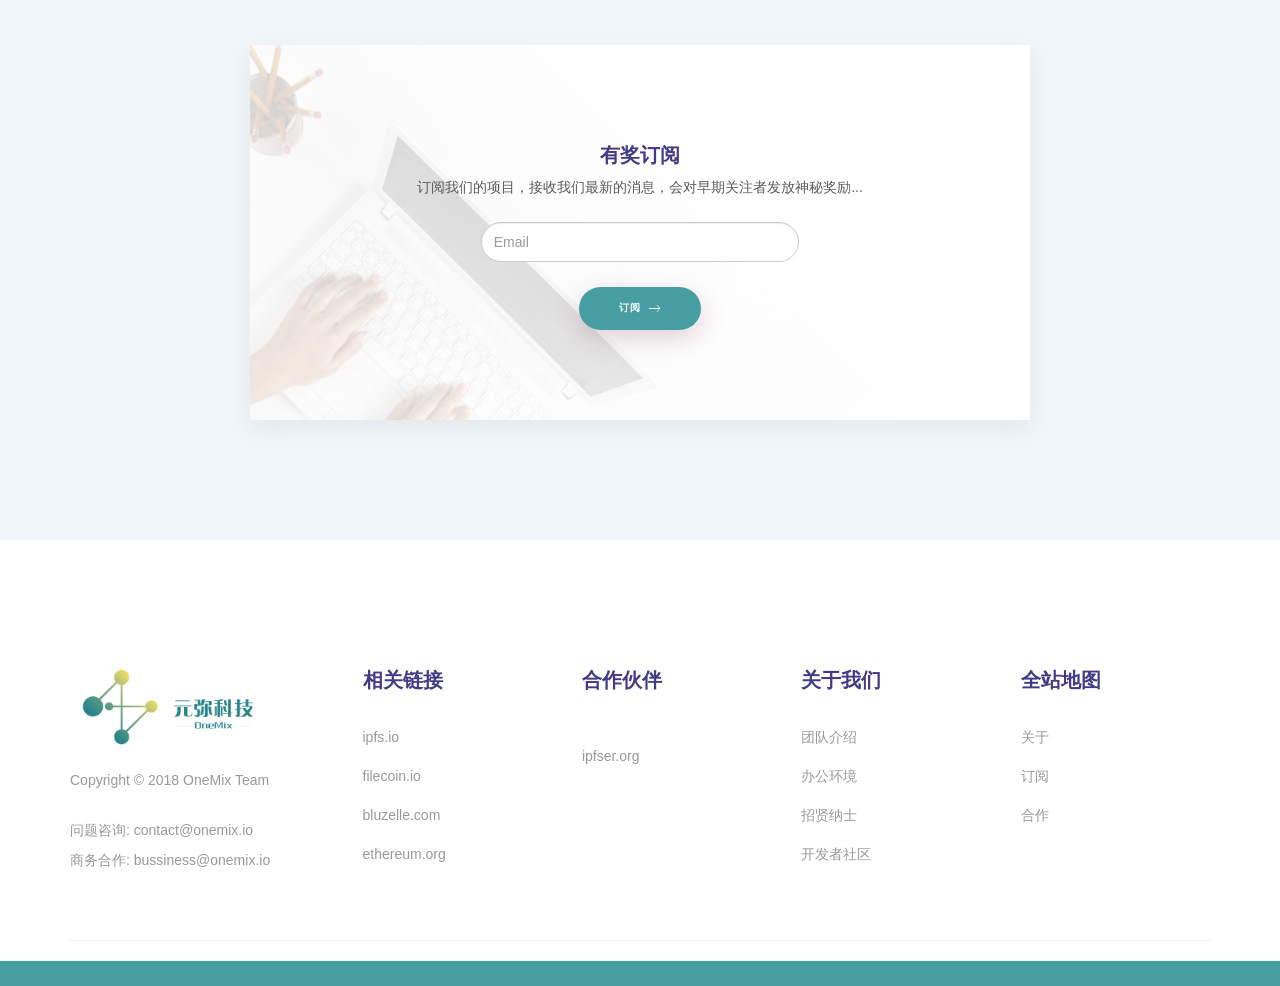
==== commit aa7385f7: "update index-page" ====
--- a/index-page/index.html
+++ b/index-page/index.html
@@ -6,13 +6,15 @@
   <meta charset="utf-8">
   <meta name="viewport" content="width=device-width, initial-scale=1, shrink-to-fit=no">
   <meta http-equiv="x-ua-compatible" content="ie=edge">
-
+  <title>IPFS Smart Object</title>
   <!-- Bootstrap CSS -->
   <link rel="stylesheet" href="css/bootstrap.min.css">
   <link rel="stylesheet" href="css/ionicons.min.css">
   <link rel="stylesheet" href="css/owl.carousel.css">
   <link rel="stylesheet" href="css/owl.theme.css">
   <link rel="stylesheet" href="css/style.css">
+  <link rel="icon" href="favicon.ico" />
+  <link href="https://cdn.bootcss.com/font-awesome/4.7.0/css/font-awesome.min.css" rel="stylesheet">
 </head>
 
 <body>
@@ -27,7 +29,7 @@
               <span class="icon-bar"></span>
               <span class="icon-bar"></span>
             </button>
-          <a class="navbar-brand" href="#"><span class="logo-wraper logo-white">
+          <a class="navbar-brand" href="./index.html"><span class="logo-wraper logo-white">
                 <img src="images/Logo-white.png" alt=""> <span style="font-size:0.7em">IPFS Smart Object</span>
               </span></a>
         </div>
@@ -35,13 +37,21 @@
         <!-- Collect the nav links, forms, and other content for toggling -->
         <div class="collapse navbar-collapse" id="bs-example-navbar-collapse-1">
           <ul class="nav navbar-nav  navbar-right">
-            <li class="active"><a href="#home">首页 <span class="sr-only">(current)</span></a></li>
-            <li><a href="#blog-card">关于</a></li>
-            <li><a href="#introduction">文档</a></li>
-            <li><a href="#feature">博客</a></li>
-            <li><a href="#newsletter">合作</a></li>
-            <li><a href="#newsletter">订阅</a></li>
-            <li><a href="#" class="btn btn-orange border-none btn-rounded-corner btn-navbar">下载<span class="icon-on-button"><i class="ion-ios-cloud-download-outline"></i></span></a></li>
+            <li><a href="#feature"><i class="fa fa-tags nav-icon"></i>关于</a></li>
+            <li><a href="#blog-card"><i class="fa fa-book nav-icon"></i>文档</a></li>
+            <li><a href="#introduction"><i class="fa fa-code-fork nav-icon"></i>API</a></li>
+            <li><a href="https://zhuanlan.zhihu.com/ipfs-smart-object" target="_blank"><i class="fa fa-pencil nav-icon"></i>博客</a></li>
+            <li><a href="#newsletter"><i class="fa fa-rss nav-icon"></i>订阅</a></li>
+            <li><a href="#newsletter"><i class="fa fa-group nav-icon"></i>合作</a></li>
+            <li>
+              <div id="lang-select-wrap">
+                <div id="lang-select-label"><i class="fa fa-globe" style="margin-right:5px;"></i><span>简体中文</span></div>
+                <select id="lang-select" data-canonical="">
+                  <option value="zh-cn" selected>简体中文</option>
+                  <option value="en">English</option>
+                </select>
+              </div>
+            </li>
           </ul>
         </div>
         <!-- /.navbar-collapse -->
@@ -55,9 +65,9 @@
     <div class="text-center banner-text">
       <h2 class="cta-heading text-white">Abstract Your IPFS Metadata</h2>
       <h3 class="cta-heading text-white">Build Your Smart Object</h3>
-      <p class="text-white slider-para"><br />抽象你的IPFS元数据  构建你的智能对象</p>
+      <p class="text-white slider-para"><br />抽象你的IPFS元数据 构建你的智能对象</p>
       <div class="cta-btn-group banner-button">
-        <a class="btn btn-orange border-none btn-rounded-corner" href="#">下载 <span class="icon-on-button"><i class="ion-ios-cloud-download-outline"></i></span></a>
+        <a class="btn btn-orange border-none btn-rounded-corner" href="#">SDK 下载<span class="icon-on-button"><i class="ion-ios-cloud-download-outline"></i></span></a>
         <a class="btn-video text-white" href="#"><span class="icon-rounded bordered-ios"><i class="ion-ios-play-outline"></i></span>Demo演示</a>
       </div>
     </div>
@@ -167,7 +177,10 @@
                   <h5 class="client-name">Jiale Dai</h5>
                   <p><br/>IPFS SmartObject 项目发起人</p>
                   <ul class="social-list">
-                    <li><a href=""><i class="ion-social-linkedin"></i></a></li>
+                    <li><a href=""><i class="fa fa-github"></i></a></li>
+                    <li><a href=""><i class="fa fa-linkedin"></i></a></li>
+                    <li><a href=""><i class="fa fa-wechat"></i></a></li>
+                    <li><a href=""><i class="fa fa-weibo"></i></a></li>
                   </ul>
 
                 </div>
@@ -177,42 +190,26 @@
                 </div>
               </div>
             </div>
+
             <div>
               <div class="testimonial-container">
                 <div class="client-details text-center">
-                  <img src="images/t-1.png" alt="">
-                  <h5 class="client-name">Arix Wonder</h5>
-                  <p class="client-designation">CEO Of LVATO</p>
+                  <img src="https://placehold.it/100x100" alt="">
+                  <h5 class="client-name"></h5>
+                  <p class="client-designation">CEO Of OneMix</p>
                   <ul class="social-list">
-                    <li><a href=""><i class="ion-social-linkedin"></i></a></li>
-                    <li><a href=""><i class="ion-social-pinterest"></i></a></li>
-                    <li><a href=""><i class="ion-social-googleplus"></i></a></li>
+                    <li><a href=""><i class="fa fa-linkedin"></i></a></li>
+                    <li><a href=""><i class="fa fa-weibo"></i></a></li>
                   </ul>
                 </div>
                 <div class="testimonial-content">
                   <p><i class="ion-quote"></i></p>
-                  <p class="testimonial-speech">Built using the latest web technologies like html5, css3, and jQuery, rest assured Sedna will look smashing on every device under the sun.Built using the latest web technologies like html5, css3, and jQuery.</p>
-                </div>
-              </div>
-            </div>
-            <div>
-              <div class="testimonial-container">
-                <div class="client-details text-center">
-                  <img src="images/t-1.png" alt="">
-                  <h5 class="client-name">Arix Wonder</h5>
-                  <p class="client-designation">CEO Of LVATO</p>
-                  <ul class="social-list">
-                    <li><a href=""><i class="ion-social-linkedin"></i></a></li>
-                    <li><a href=""><i class="ion-social-pinterest"></i></a></li>
-                    <li><a href=""><i class="ion-social-googleplus"></i></a></li>
-                  </ul>
-                </div>
-                <div class="testimonial-content">
-                  <p><i class="ion-quote"></i></p>
-                  <p class="testimonial-speech">Built using the latest web technologies like html5, css3, and jQuery, rest assured Sedna will look smashing on every device under the sun.Built using the latest web technologies like html5, css3, and jQuery.</p>
-                </div>
-              </div>
-            </div>
+                  <p class="testimonial-speech"> Some Words About This Project</p>
+                </div>
+              </div>
+            </div>
+
+
           </div>
         </div>
       </div>
@@ -226,8 +223,8 @@
           <div class="row">
             <div class="col-md-8 col-md-offset-2 padding-top-bottom-90">
               <div class="subscription-wraper text-center">
-                <h4 class="text-upper">邮件订阅</h4>
-                <p>订阅我们的项目，接收我们最新的消息</p>
+                <h4 class="text-upper">有奖订阅</h4>
+                <p>订阅我们的项目，接收我们最新的消息，会对早期关注者发放神秘奖励...</p>
                 <form class="subscription-form">
                   <div class="form-group">
                     <input type="email" class="form-control" id="exampleInputEmail1" placeholder="Email">
@@ -246,13 +243,14 @@
       <div class="row">
         <div class="col-md-3">
           <div class="footer-left-content">
-            <div class="logo-colored">
-              <img src="images/Logo_color.png" alt="">
-            </div>
+
+                <img class="img-team" src="images/onemix-logo.png">
+
             <div class="content">
-              <p class="margin-bottom-30 margin-top-30">Built using the latest web technologies like css3, and jQuery, rest assured Sedna look.</p>
-              <p>+88456895872, +88456595572</p>
-              <p>example@mail.com. lazyfox@mail.com</p>
+
+              <p class="margin-bottom-30 margin-top-30">Copyright © 2018 OneMix Team </p>
+              <p>问题咨询: contact@onemix.io</p>
+              <p>商务合作: bussiness@onemix.io</p>
             </div>
           </div>
         </div>
@@ -260,45 +258,42 @@
           <div class="row">
             <div class="col-md-3 col-sm-6">
               <div class="footer-list-wiget">
-                <h4>learn more</h4>
+                <h4>相关链接</h4>
                 <div class="list-group">
-                  <a href="#" class="list-group-item">About Dolphin</a>
-                  <a href="#" class="list-group-item">Learn CSS</a>
-                  <a href="#" class="list-group-item">Meeting Tools</a>
-                  <a href="#" class="list-group-item">Pricing</a>
+                  <a href="https://ipfs.io" target="_blank" class="list-group-item">ipfs.io</a>
+                  <a href="https://filecoin.io" target="_blank" class="list-group-item">filecoin.io</a>
+                  <a href="https://bluzelle.com/" target="_blank" class="list-group-item">bluzelle.com</a>
+                  <a href="https://www.ethereum.org/"  target="_blank" class="list-group-item">ethereum.org</a>
                 </div>
               </div>
             </div>
             <div class="col-md-3 col-sm-6">
               <div class="footer-list-wiget">
-                <h4>Support</h4>
+                <h4>合作伙伴</h4>
                 <div class="list-group">
-                  <a href="#" class="list-group-item">FAQ</a>
-                  <a href="#" class="list-group-item">Contact US</a>
-                  <a href="#" class="list-group-item">Outlook Plugin</a>
-                  <a href="#" class="list-group-item">Phone Control</a>
+                  <a href="#" class="list-group-item"></a>
+                  <a href="http://ipfser.org" target="_blank" class="list-group-item">ipfser.org</a>
                 </div>
               </div>
             </div>
             <div class="col-md-3 col-sm-6">
               <div class="footer-list-wiget">
-                <h4>About</h4>
+                <h4>关于我们</h4>
                 <div class="list-group">
-                  <a href="#" class="list-group-item">About US</a>
-                  <a href="#" class="list-group-item">Careear</a>
-                  <a href="#" class="list-group-item">Privat policy</a>
-                  <a href="#" class="list-group-item">Treams</a>
+                  <a href="#" class="list-group-item">团队介绍</a>
+                  <a href="#" class="list-group-item">办公环境</a>
+                  <a href="#" class="list-group-item">招贤纳士</a>
+                  <a href="#" class="list-group-item">开发者社区</a>
                 </div>
               </div>
             </div>
             <div class="col-md-3 col-sm-6">
               <div class="footer-list-wiget">
-                <h4>Links</h4>
+                <h4>全站地图</h4>
                 <div class="list-group">
-                  <a href="#" class="list-group-item">Home</a>
-                  <a href="#" class="list-group-item">About</a>
-                  <a href="#" class="list-group-item">Product</a>
-                  <a href="#" class="list-group-item">Intro</a>
+                  <a href="#" class="list-group-item">关于</a>
+                  <a href="#" class="list-group-item">订阅</a>
+                  <a href="#" class="list-group-item">合作</a>
                 </div>
               </div>
             </div>
--- a/index-page/css/style.css
+++ b/index-page/css/style.css
@@ -1,172 +1,238 @@
 /****************************************TYPOGRAPHY ***************************************************/
-body{
+
+body {
   font-family: "lucida grande", "lucida sans unicode", lucida, helvetica, "Hiragino Sans GB", "Microsoft YaHei", "WenQuanYi Micro Hei", sans-serif;
-	font-size: 14px;
-	color: #999999;
-}
-h1,h2,h3,h4,h5,h6{
-	font-family: "lucida grande", "lucida sans unicode", lucida, helvetica, "Hiragino Sans GB", "Microsoft YaHei", "WenQuanYi Micro Hei", sans-serif;
-	color: #433b88;
-	font-weight: 600;
-	text-transform: uppercase;
-}
-h1{
-	font-size: 3.998em;
-}
-h2{
-	font-size: 2.827em;
-}
-h3{
-	font-size: 1.999em;
-}
-h4{
-	font-size: 1.414em;
-}
-p{
-	font-size: 1em;
-	color: #999999;
-
-}
-
-.btn{
-	font-family: 'Montserrat', sans-serif;
-	font-size: 0.707em;
-	text-transform: uppercase;
-	font-weight: 600;
-	padding:12px 40px;
-	box-shadow: 0px 4px 10px 0px rgba(91, 91, 91, 0.45);
-	line-height: 1;
-	transition: all .5s ease;
-	letter-spacing: 1px;
-}
-
-.btn-link{
-	padding:0;
-	box-shadow: none;
-}
-.icon-on-button{
-	margin-left: 8px;
-}
-.icon-on-button i{
-	font-size: 18px;
-	vertical-align: middle;
-}
-.banner-text{
-	position:relative;
-	z-index:2;
-	padding-top:20%;
-}
-.banner-button{
-	padding-top:10%;
-	padding-bottom:0%;
-}
-.navbar{
-	background-color: transparent !important;
-	border-color: transparent !important;
-	border:0px;
-	padding-top: 30px;
-	transition: all .5s ease;
-}
-.navbar-brand{
-	padding: 0;
-}
-.navbar-brand img{
-	max-height: 50px;
-}
+  font-size: 14px;
+  color: #999999;
+}
+
+h1, h2, h3, h4, h5, h6 {
+  font-family: "lucida grande", "lucida sans unicode", lucida, helvetica, "Hiragino Sans GB", "Microsoft YaHei", "WenQuanYi Micro Hei", sans-serif;
+  color: #433b88;
+  font-weight: 600;
+}
+
+h1 {
+  font-size: 3.998em;
+}
+
+h2 {
+  font-size: 2.827em;
+}
+
+h3 {
+  font-size: 1.999em;
+}
+
+h4 {
+  font-size: 1.414em;
+}
+
+p {
+  font-size: 1em;
+  color: #999999;
+}
+
+.btn {
+  font-family: 'Montserrat', sans-serif;
+  font-size: 0.707em;
+  text-transform: uppercase;
+  font-weight: 600;
+  padding: 12px 40px;
+  box-shadow: 0px 4px 10px 0px rgba(91, 91, 91, 0.45);
+  line-height: 1;
+  transition: all .5s ease;
+  letter-spacing: 1px;
+}
+
+.btn-link {
+  padding: 0;
+  box-shadow: none;
+}
+
+.icon-on-button {
+  margin-left: 8px;
+}
+
+.icon-on-button i {
+  font-size: 18px;
+  vertical-align: middle;
+}
+
+.banner-text {
+  position: relative;
+  z-index: 2;
+  padding-top: 20%;
+}
+
+.banner-button {
+  padding-top: 10%;
+  padding-bottom: 0%;
+}
+
+.navbar {
+  background-color: transparent !important;
+  border-color: transparent !important;
+  border: 0px;
+  padding-top: 30px;
+  transition: all .5s ease;
+}
+
+.navbar-brand {
+  padding: 0;
+}
+
+.navbar-brand img {
+  max-height: 50px;
+}
+
 .navbar-default .navbar-nav>li>a {
-    font-family: 'Montserrat', sans-serif;
-    color: #fff;
-    text-transform: uppercase;
-}
+  font-family: 'Montserrat', sans-serif;
+  color: #fff;
+  display: inline-block;
+}
+
 .navbar-default .navbar-nav>li>a, .navbar-default .navbar-nav>li>a:focus, .navbar-default .navbar-nav>li>a:hover {
-    color: #fff;
-    background-color: transparent;
-}
-.navbar-default .navbar-nav>li>a:hover{
-	color: #e86c6c;
-}
-.navbar-nav>li>a.btn-navbar:hover{
-	color: #fff;
-}
+  color: #fff;
+  background-color: transparent;
+}
+
+.navbar-default .navbar-nav>li>a:hover {
+  color: #459ea2;
+}
+
+.navbar-nav>li>a.btn-navbar:hover {
+  color: #fff;
+}
+
 .navbar-default .navbar-nav>.active>a, .navbar-default .navbar-nav>.active>a:focus, .navbar-default .navbar-nav>.active>a:hover {
-    color: #fff;
-    background-color: transparent;
-}
-.navbar-nav>li>a.btn-navbar{
-	padding-left: 40px;
-	padding-right: 40px;
-	background-color:#469ea2;
-	box-shadow: 0px 8px 27px 0px rgba(116, 44, 69, 0.21);
-}
-.navbar-divider{
-	width:100%;
-	height: 1px;
-	border:0px;
-	background-color: rgba(255,255,255,0.2);
-	transition: all .5s ease;
-}
+  color: #fff;
+  background-color: transparent;
+}
+
+.navbar-nav>li>a.btn-navbar {
+  padding-left: 40px;
+  padding-right: 40px;
+  background-color: #469ea2;
+  box-shadow: 0px 8px 27px 0px rgba(116, 44, 69, 0.21);
+}
+
+.navbar-divider {
+  width: 100%;
+  height: 1px;
+  border: 0px;
+  background-color: rgba(255, 255, 255, 0.2);
+  transition: all .5s ease;
+}
+
 .colored-nav {
-    padding-top: 15px;
-    padding-bottom: 15px;
-}
-.colored-nav .navbar-divider{
-	display: none;
-}
-.cta{
-	color: #fff;
-}
-.cta-btn-group{
-	margin-top: 15px;
-}
-.cta-btn-group .btn{
-	margin: 10px;
-}
-.btn-orange.focus, .btn-orange:focus,.btn-orange.active, .btn-orange:active {
-    color: #fff;
-    background-color: #286090;
-    border-color: #122b40;
-}
-.btn-white.focus, .btn-white:focus,.btn-white.active, .btn-white:active {
-    color: #fff;
-    background-color: #286090;
-    border-color: #122b40;
-}
-.btn-violat.focus, .btn-violat:focus,.btn-violat.active, .btn-violat:active {
-    color: #fff;
-    background-color: #286090;
-    border-color: #122b40;
-}
+  padding-top: 15px;
+  padding-bottom: 15px;
+}
+
+.colored-nav .navbar-divider {
+  display: none;
+}
+
+.cta {
+  color: #fff;
+}
+
+.cta-btn-group {
+  margin-top: 15px;
+}
+
+.cta-btn-group .btn {
+  margin: 10px;
+}
+
+.btn-orange.focus, .btn-orange:focus, .btn-orange.active, .btn-orange:active {
+  color: #fff;
+  background-color: #286090;
+  border-color: #122b40;
+}
+
+.btn-white.focus, .btn-white:focus, .btn-white.active, .btn-white:active {
+  color: #fff;
+  background-color: #286090;
+  border-color: #122b40;
+}
+
+.btn-violat.focus, .btn-violat:focus, .btn-violat.active, .btn-violat:active {
+  color: #fff;
+  background-color: #286090;
+  border-color: #122b40;
+}
+
 /*******************************************HEADER***************************************************/
-header{
-	background-color: #b7b7b7;
-	position: relative;
-	display: block;
-}
+
+header {
+  background-color: #b7b7b7;
+  position: relative;
+  display: block;
+}
+
+.nav-icon{
+  position:relative;
+  margin-right: 5px;
+}
+
+#lang-select-wrap {
+  position: relative;
+  display: block;
+  padding: 15px 12px;
+}
+
+#lang-select-label{
+  line-height:20px;
+  opacity:1;
+  font-family: "lucida grande", "lucida sans unicode", lucida, helvetica, "Hiragino Sans GB", "Microsoft YaHei", "WenQuanYi Micro Hei", sans-serif;
+  color: #fff;
+  font-weight:0 !important;
+}
+
+#lang-select {
+  opacity: 0;
+  position:absolute;
+  top:0;
+  left:0;
+  width:100%;
+  height:100%;
+  font-size: inherit;
+  color: #fff;
+}
+
 /*******************************************SLIDER HOME***************************************************/
-.sliding-card-with-bottom-image .image-container img{
-	position: relative;
-    margin: 0 auto;
-    padding-top: 90px;
-}
-.image-right-slide-bg{
-	background-repeat: no-repeat !important;
-    background-position-x: 100%!important;
-    background-size: auto 100%!important;
-    padding: 18rem 0;
-}
-.slider-para{
-	font-size: 1.414em;
-	font-family: 'Montserrat', sans-serif;
-}
+
+.sliding-card-with-bottom-image .image-container img {
+  position: relative;
+  margin: 0 auto;
+  padding-top: 90px;
+}
+
+.image-right-slide-bg {
+  background-repeat: no-repeat !important;
+  background-position-x: 100% !important;
+  background-size: auto 100% !important;
+  padding: 18rem 0;
+}
+
+.slider-para {
+  font-size: 1.414em;
+  font-family: 'Montserrat', sans-serif;
+}
+
 /*******************************************SLIDER***************************************************/
-.slider-content-wraper{
-	padding-top: 150px;
-	padding-bottom: 150px;
-	text-align: center;
-	color: #fff;
+
+.slider-content-wraper {
+  padding-top: 150px;
+  padding-bottom: 150px;
+  text-align: center;
+  color: #fff;
 }
 
 /*******************************************FEATURE**************************************************/
+
 /*.feature{
 	position: relative;
 	overflow:hidden;
@@ -176,535 +242,635 @@
 	width: 100%;
 	height: 100%;
 }*/
-.feature-wiget{
-	padding-top: 15px;
-	padding-bottom: 15px;
-}
-.feature-wiget h4, .feature-wiget i{
-	color: #433b88;
-}
-.feature-wiget i{
-	font-size: 36px;
-}
-.feature-wiget h4{
-	text-transform: uppercase;
-}
-.bottom-line{
-	position: relative;
-	margin-bottom: 20px;
-}
-
-.bottom-line:after{
-	content: '';
-	position: absolute;
-	top: 100%;
-	width: 35px;
-	height: 2px;
-	background-color: #0e153a;
-	left: 0;
-	margin-top: 7px;
-	margin-bottom: 5px;
-}
+
+.feature-wiget {
+  padding-top: 15px;
+  padding-bottom: 15px;
+}
+
+.feature-wiget h4, .feature-wiget i {
+  color: #433b88;
+}
+
+.feature-wiget i {
+  font-size: 36px;
+}
+
+.feature-wiget h4 {
+  text-transform: uppercase;
+}
+
+.bottom-line {
+  position: relative;
+  margin-bottom: 20px;
+}
+
+.bottom-line:after {
+  content: '';
+  position: absolute;
+  top: 100%;
+  width: 35px;
+  height: 2px;
+  background-color: #0e153a;
+  left: 0;
+  margin-top: 7px;
+  margin-bottom: 5px;
+}
+
 /*******************************************CARD*****************************************************/
-.card{
-	box-shadow: 0px 4px 15px 0px rgba(191, 195, 198, 0.29);
-}
-.card-title{
-	color: #5a5a5a;
-	text-transform: initial;
-}
-.card-block{
-	padding:4rem;
-}
+
+.card {
+  box-shadow: 0px 4px 15px 0px rgba(191, 195, 198, 0.29);
+}
+
+.card-title {
+  color: #5a5a5a;
+  text-transform: initial;
+}
+
+.card-block {
+  padding: 4rem;
+}
+
 /*******************************************TESTIMONIAL**********************************************/
-.heading-wraper{
-  margin-top:30px;
-	margin-bottom: 100px;
-}
-.heading-wraper h3{
-	color: #fff;
-	text-transform: uppercase;
-}
-.heading-wraper .heading-devider{
-	margin:0 auto;
-	width: 100px;
-	height: 2px;
-	border:0px;
-}
-.testimonial-container{
-	background-color: #fff;
-	box-shadow: 0px 8px 21px 0px rgba(26, 31, 66, 0.29);
-}
-.testimonial-content{
-	padding: 2rem 6rem;
-    position: relative;
-    top: -45px;
-    color: #5a5a5a;
-    font-weight: 600;
-}
-.testimonial-speech{
-	font-size: 16px;
-	text-align: center;
-	font-family: 'Open Sans', sans-serif;
-	color: #5a5a5a;
-}
-.testimonial-container .client-details{
-	position: relative;
-	top: -45px;
-}
-.testimonial-container .client-details img{
-	border-radius: 50%;
-	margin-bottom: 25px;
-}
-.client-designation{
-	margin-bottom: 0px;
-	font-size: 10px;
-	text-transform: uppercase;
-	color: #999999;
-	font-family: 'Montserrat', sans-serif;
-}
-.client-name{
-	margin-bottom: 0px;
-	font-size: 16px;
-	font-family: 'Montserrat', sans-serif;
-	text-transform: capitalize;
-	font-weight: 400;
-}
-ul.social-list{
-	margin: 0;
-	padding: 0;
-	list-style-type: none;
-}
-ul.social-list li{
-	margin: 0;
-	padding: 0;
-	display: inline-block;
-}
-ul.social-list li a{
-	display: block;
-    font-size: 2rem;
-    padding: 0.2rem;
-    color: #999999;
-}
-ul.social-list li a:hover, ul.social-list li a:focus{
-	color: #0e153a;
-}
-
-.owl-wrapper-outer{
-	padding-top: 60px;
-	margin-top: -60px;
-}
+
+.heading-wraper {
+  margin-top: 100px;
+  margin-bottom: 100px;
+}
+
+.heading-wraper h3 {
+  color: #fff;
+  text-transform: uppercase;
+}
+
+.heading-wraper .heading-devider {
+  margin: 0 auto;
+  width: 100px;
+  height: 2px;
+  border: 0px;
+}
+
+.testimonial-container {
+  background-color: #fff;
+  box-shadow: 0px 8px 21px 0px rgba(26, 31, 66, 0.29);
+}
+
+.testimonial-content {
+  padding: 2rem 6rem;
+  position: relative;
+  top: -45px;
+  color: #5a5a5a;
+  font-weight: 600;
+}
+
+.testimonial-speech {
+  font-size: 16px;
+  text-align: center;
+  font-family: 'Open Sans', sans-serif;
+  color: #5a5a5a;
+}
+
+.testimonial-container .client-details {
+  position: relative;
+  top: -45px;
+}
+
+.testimonial-container .client-details img {
+  border-radius: 50%;
+  margin-bottom: 25px;
+}
+
+.client-designation {
+  margin-bottom: 0px;
+  font-size: 10px;
+  text-transform: uppercase;
+  color: #999999;
+  font-family: 'Montserrat', sans-serif;
+}
+
+.client-name {
+  margin-bottom: 0px;
+  font-size: 16px;
+  font-family: 'Montserrat', sans-serif;
+  text-transform: capitalize;
+  font-weight: 400;
+}
+
+ul.social-list {
+  margin: 0;
+  padding: 0;
+  list-style-type: none;
+}
+
+ul.social-list li {
+  margin: 0;
+  padding: 0;
+  display: inline-block;
+}
+
+ul.social-list li a {
+  display: block;
+  font-size: 2rem;
+  padding: 0.2rem;
+  color: #999999;
+}
+
+ul.social-list li a:hover, ul.social-list li a:focus {
+  color: #0e153a;
+}
+
+.owl-wrapper-outer {
+  padding-top: 60px;
+  margin-top: -60px;
+}
+
 /*******************************************CUSTOMER SUPPORT*****************************************/
-.customer-support-content{
-	padding-left: 15px;
-	padding-right: 15px;
-}
+
+.customer-support-content {
+  padding-left: 15px;
+  padding-right: 15px;
+}
+
 /*******************************************SUBSCRIPTION*********************************************/
-.sunscription-wraper-outer{
-	box-shadow: 0px 8px 21px 0px rgba(191, 195, 198, 0.29);
-}
-.subscription-wraper h3{
-	text-transform: uppercase;
-	color: #433b88;
-}
-.subscription-wraper p{
-	color: #5a5a5a;
-}
-.subscription-form .form-group{
-	width: 65%;
-	margin: 0 auto;
-}
-.subscription-form .form-control{
-	border-radius: 50px;
-	margin-bottom: 25px;
-	margin-top: 25px;
-	height: 40px;
-}
-.newsletter{
-	background-color: #f1f6fa
-}
-.copyrights{
-	text-indent:-9999px;
-	height:0;
-	line-height:0;
-	font-size:0;
-	overflow:hidden;
-}
+
+.sunscription-wraper-outer {
+  box-shadow: 0px 8px 21px 0px rgba(191, 195, 198, 0.29);
+}
+
+.subscription-wraper h3 {
+  text-transform: uppercase;
+  color: #433b88;
+}
+
+.subscription-wraper p {
+  color: #5a5a5a;
+}
+
+.subscription-form .form-group {
+  width: 65%;
+  margin: 0 auto;
+}
+
+.subscription-form .form-control {
+  border-radius: 50px;
+  margin-bottom: 25px;
+  margin-top: 25px;
+  height: 40px;
+}
+
+.newsletter {
+  background-color: #f1f6fa
+}
+
+.copyrights {
+  text-indent: -9999px;
+  height: 0;
+  line-height: 0;
+  font-size: 0;
+  overflow: hidden;
+}
+
 /*******************************************FOOTER***************************************************/
-.footer-list-wiget h4{
-	color: #433b88;
-	text-transform: uppercase;
-}
-.footer-list-wiget .list-group-item{
-	border: 0px;
-	background-color: transparent!important;
-	padding-left: 0;
-	font-family: 'Open Sans', sans-serif;
-	color: #999999;
-}
-.footer-devider{
-	background-color: rgb(235, 235, 235);
-}
-.footer-end-line{
-	height: 25px;
-	background-color: #469ea2;
-	width: 100%;
-	margin: 0;
-	padding: 0;
-
-}
-.logo-colored,.logo-white{
-	display: inline-block;
-    font-size: 28px;
-    font-weight: 600;
-    text-transform: uppercase;
-}
-.logo-colored img,.logo-white img{
-	display: inline-block;
-    text-transform: uppercase;
-    max-height: 60px;
-    margin-right: 0px;
-
-}
-.logo-white{
-	color: #fff;
-}
-.logo-colored{
-	color: #e8617d;
-}
-.logo-person-size{
-  width:90px;
-  height:90px;
-}
-.footer-left-content{
-	margin-bottom: 50px;
-}
-.footer-left-content .content{
-	margin-top: 15px;
-}
-.footer-list-wiget .list-group{
-	margin-top: 26px;
-}
-.padding-top-120{
-	padding-top: 120px;
-}
+
+.footer-list-wiget h4 {
+  color: #433b88;
+  text-transform: uppercase;
+}
+
+.footer-list-wiget .list-group-item {
+  border: 0px;
+  background-color: transparent !important;
+  padding-left: 0;
+  font-family: 'Open Sans', sans-serif;
+  color: #999999;
+}
+
+.footer-devider {
+  background-color: rgb(235, 235, 235);
+}
+
+.footer-end-line {
+  height: 25px;
+  background-color: #469ea2;
+  width: 100%;
+  margin: 0;
+  padding: 0;
+}
+
+.logo-colored, .logo-white {
+  display: inline-block;
+  font-size: 28px;
+  font-weight: 600;
+}
+
+.logo-colored img, .logo-white img {
+  display: inline-block;
+  text-transform: uppercase;
+  max-height: 60px;
+  margin-right: 0px;
+}
+
+.logo-white {
+  color: #fff;
+}
+
+.logo-colored {
+  color: #e8617d;
+}
+
+.logo-person-size {
+  width: 90px;
+  height: 90px;
+}
+
+.footer-left-content {
+  margin-bottom: 50px;
+}
+
+.footer-left-content .content {
+  margin-top: 15px;
+}
+
+.footer-list-wiget .list-group {
+  margin-top: 26px;
+}
+
+.padding-top-120 {
+  padding-top: 120px;
+}
+
 /*******************************************ELEMENT STYLES*******************************************/
-.btn-orange,.btn-violat{
-	color: #fff;
-}
-.btn-violat,.gradient-violat {
+
+.btn-orange, .btn-violat {
+  color: #fff;
+}
+
+.btn-violat, .gradient-violat {
   background-image: -webkit-linear-gradient( 135deg, rgb(48, 53, 56) 0%, rgb(50, 62, 36) 35%, rgb(47, 53, 62) 100%);
   background-image: -webkit-linear-gradient( 135deg, rgb(48, 53, 56) 0%, rgb(50, 62, 36) 35%, rgb(47, 53, 62) 100%);
   background-image: -webkit-linear-gradient( 135deg, rgb(48, 53, 56) 0%, rgb(50, 62, 36) 35%, rgb(47, 53, 62) 100%);
 }
-.btn-orange,.gradient-orange {
+
+.btn-orange, .gradient-orange {
   background-color: #469ea2;
   box-shadow: 0px 8px 27px 0px rgba(116, 44, 69, 0.21);
 }
 
-.btn-white,.gradient-white{
-	background-image:
-    linear-gradient(125deg, #ffffff, #e1e1e1);
-    color: #6b6a8b;
-}
-.border-none{
-	border: 0px !important;
-}
-.btn-rounded-corner{
-	border-radius: 50px;
-}
-.btn-video{
-	display: inline-block;
-	vertical-align: middle;
-	white-space: nowrap;
-	cursor: pointer;
-    -webkit-user-select: none;
-}
-.text-center{
-	text-align: center;
-}
-.img-responsive{
-	max-width:100%;
-}
-.text-violat{
-	color: #6b6a8b;
-}
-.padding-top-bottom-120{
-	padding-top: 120px;
-	padding-bottom: 120px;
-}
-.padding-top-bottom-90{
-	padding-top: 90px;
-	padding-bottom: 90px;
-}
-.bg-image{
-	background-repeat: no-repeat !important;
-    background-size: cover !important;
-    background-position: center!important;
-}
-.margin-bottom-30{
-	margin-bottom: 30px;
-}
-.margin-top-30{
-	margin-top: 3  0px;
-}
-.overflow-x-hidden{
-	overflow-x: hidden;
-}
-.text-white{
-	color: #fff;
-}
-.text-transparent-white{
-	color:#ffffffa1;
-}
-.bg-fit{
-	background-repeat: no-repeat !important;
-    background-size: cover !important;
-    background-position: center !important;
-}
-.bg-image-fit-50{
-	background-repeat: no-repeat !important;
-    background-position-x: 100%!important;
-    background-size: 50% 100% !important;
-}
-.btn-navbar{
-	line-height: 1;
-}
-.btn-link i{
-	font-size: 18px;
-    vertical-align: middle;
-}
-.btn-video{
-	text-transform: uppercase;
-	transition: all .5s ease;
-}
-.btn-video:hover{
-	text-decoration: none;
-	color: #e86c6c;
-}
-.btn-video:hover .icon-rounded{
-  border-color: #e86c6c;
+.btn-white, .gradient-white {
+  background-image: linear-gradient(125deg, #ffffff, #e1e1e1);
+  color: #6b6a8b;
+}
+
+.border-none {
+  border: 0px !important;
+}
+
+.btn-rounded-corner {
+  border-radius: 50px;
+}
+
+.btn-video {
+  display: inline-block;
+  vertical-align: middle;
+  white-space: nowrap;
+  cursor: pointer;
+  -webkit-user-select: none;
+}
+
+.text-center {
+  text-align: center;
+}
+
+.img-responsive {
+  max-width: 100%;
+}
+.img-team{
+  max-width: 200px;
+  max-height: 200px;
+  position: relative;
+  display: inline-block;
+}
+.text-violat {
+  color: #6b6a8b;
+}
+
+.padding-top-bottom-120 {
+  padding-top: 120px;
+  padding-bottom: 120px;
+}
+
+.padding-top-bottom-90 {
+  padding-top: 90px;
+  padding-bottom: 90px;
+}
+
+.bg-image {
+  background-repeat: no-repeat !important;
+  background-size: cover !important;
+  background-position: center !important;
+}
+
+.margin-bottom-30 {
+  margin-bottom: 30px;
+}
+
+.margin-top-30 {
+  margin-top: 3 0px;
+}
+
+.overflow-x-hidden {
+  overflow-x: hidden;
+}
+
+.text-white {
+  color: #fff;
+}
+
+.text-transparent-white {
+  color: #ffffffa1;
+}
+
+.bg-fit {
+  background-repeat: no-repeat !important;
+  background-size: cover !important;
+  background-position: center !important;
+}
+
+.bg-image-fit-50 {
+  background-repeat: no-repeat !important;
+  background-position-x: 100% !important;
+  background-size: 50% 100% !important;
+}
+
+.btn-navbar {
+  line-height: 1;
+}
+
+.btn-link i {
+  font-size: 18px;
+  vertical-align: middle;
+}
+
+.btn-video {
+  text-transform: uppercase;
+  transition: all .5s ease;
+}
+
+.btn-video:hover {
+  text-decoration: none;
+  color: #459ea2;
+}
+
+.btn-video:hover .icon-rounded {
+  border-color: #459ea2;
   box-shadow: 0px 8px 27px 0px rgba(116, 44, 69, 0.21);
-  color: #e86c6c;
-}
-.btn.gradient-orange:hover{
-	background-color: #e86c6c!important;
-	background-image: none!important;
-}
-.btn-orange.active, .btn-orange:active{
-	color: #fff;
-	background-image: -webkit-linear-gradient(35deg, rgb(232,88,137) 0%, rgb(232,98,123) 32%, rgb(232,108,108) 100%);
-    background-image: -o-linear-gradient(35deg, rgb(232,88,137) 0%, rgb(232,98,123) 32%, rgb(232,108,108) 100%);
-    background-image: linear-gradient(125deg, rgb(232,88,137) 0%, rgb(232,98,123) 32%, rgb(232,108,108) 100%);
-    border:0px;
-    border-color: transparent;
-}
-.btn-violat.active, .btn-violat:active{
-	color: #fff;
-	background-image: -moz-linear-gradient( 135deg, rgb(244,202,216) 0%, rgb(129,112,137) 35%, rgb(14,21,58) 100%);
-    background-image: -webkit-linear-gradient( 135deg, rgb(244,202,216) 0%, rgb(129,112,137) 35%, rgb(14,21,58) 100%);
-    background-image: -ms-linear-gradient( 135deg, rgb(244,202,216) 0%, rgb(129,112,137) 35%, rgb(14,21,58) 100%);
-    border:0px;
-    border-color: transparent;
-}
-.btn-violat:hover,.btn-white:hover{
-	background-image: -webkit-linear-gradient(35deg, rgb(232,88,137) 0%, rgb(232,98,123) 32%, rgb(232,108,108) 100%);
-    background-image: -o-linear-gradient(35deg, rgb(232,88,137) 0%, rgb(232,98,123) 32%, rgb(232,108,108) 100%);
-    background-image: linear-gradient(125deg, rgb(232,88,137) 0%, rgb(232,98,123) 32%, rgb(232,108,108) 100%);
-    border:0px;
-    border-color: transparent;
-}
-
-.icon-rounded{
-	width: 49px;
-    height: 49px;
-    display: inline-block;
-    border-radius: 50%;
-    background-color: #fff;
-    vertical-align: middle;
+  color: #459ea2;
+}
+
+.btn.gradient-orange:hover {
+  background-color: #459ea2 !important;
+  background-image: none !important;
+}
+
+.btn-orange.active, .btn-orange:active {
+  color: #fff;
+  background-image: -webkit-linear-gradient(35deg, rgb(232, 88, 137) 0%, rgb(232, 98, 123) 32%, rgb(232, 108, 108) 100%);
+  background-image: -o-linear-gradient(35deg, rgb(232, 88, 137) 0%, rgb(232, 98, 123) 32%, rgb(232, 108, 108) 100%);
+  background-image: linear-gradient(125deg, rgb(232, 88, 137) 0%, rgb(232, 98, 123) 32%, rgb(232, 108, 108) 100%);
+  border: 0px;
+  border-color: transparent;
+}
+
+.btn-violat.active, .btn-violat:active {
+  color: #fff;
+  background-image: -moz-linear-gradient( 135deg, rgb(244, 202, 216) 0%, rgb(129, 112, 137) 35%, rgb(14, 21, 58) 100%);
+  background-image: -webkit-linear-gradient( 135deg, rgb(244, 202, 216) 0%, rgb(129, 112, 137) 35%, rgb(14, 21, 58) 100%);
+  background-image: -ms-linear-gradient( 135deg, rgb(244, 202, 216) 0%, rgb(129, 112, 137) 35%, rgb(14, 21, 58) 100%);
+  border: 0px;
+  border-color: transparent;
+}
+
+.btn-violat:hover, .btn-white:hover {
+  background-image: -webkit-linear-gradient(35deg, rgb(232, 88, 137) 0%, rgb(232, 98, 123) 32%, rgb(232, 108, 108) 100%);
+  background-image: -o-linear-gradient(35deg, rgb(232, 88, 137) 0%, rgb(232, 98, 123) 32%, rgb(232, 108, 108) 100%);
+  background-image: linear-gradient(125deg, rgb(232, 88, 137) 0%, rgb(232, 98, 123) 32%, rgb(232, 108, 108) 100%);
+  border: 0px;
+  border-color: transparent;
+}
+
+.icon-rounded {
+  width: 49px;
+  height: 49px;
+  display: inline-block;
+  border-radius: 50%;
+  background-color: #fff;
+  vertical-align: middle;
+  position: relative;
+  margin-right: 5px;
+  transition: all .5s ease;
+}
+
+.icon-rounded i {
+  font-size: 3rem;
+  line-height: 30px;
+  height: 30px;
+  width: 30px;
+  margin: auto;
+  position: absolute;
+  top: 0;
+  left: 0;
+  bottom: 0;
+  right: 0;
+  margin-left: 12px;
+  transition: all .5s ease;
+}
+
+/*******************************************BACKGROUND-STYLES****************************************/
+
+.bg-transparent {
+  background-color: transparent;
+}
+
+.max-width-100 {
+  max-width: 100% !important;
+}
+
+.italic {
+  font-style: italic;
+}
+
+.blog-category {
+  text-transform: uppercase;
+  color: #433b88 !important;
+  font-weight: 600;
+}
+
+.margin-bottom-80 {
+  margin-bottom: 80px;
+}
+
+.margin-bottom-25 {
+  margin-bottom: 25px;
+}
+
+.padding-top-90 {
+  padding-top: 90px;
+}
+
+.margin-top-bottom-30 {
+  margin-top: 30px;
+  margin-bottom: 30px;
+}
+
+.bordered-ios {
+  background-color: transparent;
+  border-color: #fff;
+  border: 1px solid;
+}
+
+/*******************************************SCROLL TOP ICON*****************************************/
+
+.display-none {
+  display: none;
+  transition: all .5s ease;
+}
+
+.scroll-top-div {
+  position: fixed;
+  width: 45px;
+  height: 45px;
+  top: calc(100vh - 70px);
+  left: calc(100vw - 62px);
+  cursor: pointer;
+  transition: all .5s ease;
+}
+
+.scroll-top-icon-container {
+  position: relative;
+  display: table;
+  width: 100%;
+  height: 100%;
+  background: #469ea2;
+  color: #fff;
+}
+
+.scroll-top-icon-container i {
+  display: table-cell;
+  vertical-align: middle;
+  text-align: center;
+  font-size: 28px;
+}
+
+/*******************************************OVERLAY*************************************************/
+
+@media screen and (max-width: 768px) {
+  .sm-padding-top-bottom-50-75 {
+    padding-top: 50px;
+    padding-bottom: 75px;
+  }
+  .testimonial-content {
+    padding: 0.5rem 1rem;
+  }
+  .sm-display-none {
+    display: none;
+  }
+  .image-right-slide-wraper .image-right-slide-content {
+    text-align: center;
+  }
+  .image-right-slide-bg {
+    background-image: none !important;
+  }
+  .image-right-slide-bg {
+    padding: 4rem 15px;
+  }
+  .home-slider h2 {
+    font-size: 1.999em;
+  }
+  .home-slider .slider-para {
+    font-size: 1em;
+  }
+  .padding-top-bottom-120 {
+    padding-top: 75px;
+    padding-bottom: 75px;
+  }
+  .padding-top-bottom-90 {
+    padding-top: 0px;
+    padding-bottom: 60px;
+  }
+  .padding-top-120 {
+    padding-top: 75px;
+  }
+  .padding-top-90 {
+    padding-top: 60px;
+  }
+  .card-block {
+    padding: 2rem;
+  }
+  .banner-text {
     position: relative;
-    margin-right: 5px;
-    transition: all .5s ease;
-}
-.icon-rounded i{
-	font-size: 3rem;
-	line-height: 30px;
-	height:30px;
-	width: 30px;
-	margin: auto;
-	position: absolute;
-	top: 0; left: 0; bottom: 0; right: 0;
-	margin-left: 12px;
-	transition: all .5s ease;
-
-}
-/*******************************************BACKGROUND-STYLES****************************************/
-.bg-transparent{
-	background-color: transparent;
-}
-.max-width-100{
-	max-width: 100% !important;
-}
-.italic{
-	font-style: italic;
-}
-.blog-category{
-	text-transform: uppercase;
-	color: #433b88 !important;
-	font-weight: 600;
-}
-.margin-bottom-80{
-	margin-bottom: 80px;
-}
-.margin-bottom-25{
-	margin-bottom:25px;
-}
-.padding-top-90{
-	padding-top: 90px;
-}
-.margin-top-bottom-30{
-	margin-top: 30px;
-	margin-bottom: 30px;
-}
-.bordered-ios{
-	background-color: transparent;
-	border-color: #fff;
-	border:1px solid;
-}
-
-/*******************************************SCROLL TOP ICON*****************************************/
-.display-none{
-	display: none;
-	transition: all .5s ease;
-}
-.scroll-top-div {
-    position: fixed;
-    width: 45px;
-    height: 45px;
-    top: calc(100vh - 70px);
-    left: calc(100vw - 62px);
-    cursor: pointer;
-    transition: all .5s ease;
-}
-.scroll-top-icon-container{
-	position: relative;
+    z-index: 2;
+    padding-top: 96%;
+  }
+  .banner-button {
+    padding-top: 10%;
+  }
+  .navbar {}
+  .navbar-divider {
+    display: none;
+  }
+  .navbar-toggle {
+    margin-top: 2px;
+  }
+  .logo-colored img, .logo-white img {
+    max-height: 40px;
+  }
+}
+
+@media screen and (min-width: 769px) {
+  .image-right-slide-wraper {
     display: table;
     width: 100%;
-    height: 100%;
-    background: #469ea2;
-    color: #fff;
-}
-.scroll-top-icon-container i{
-	display: table-cell;
+  }
+  .image-right-slide-wraper .image-right-slide-content {
+    display: table-cell;
     vertical-align: middle;
-    text-align: center;
-    font-size: 28px;
-}
-/*******************************************OVERLAY*************************************************/
-@media screen and (max-width: 768px) {
-    .sm-padding-top-bottom-50-75 {
-        padding-top: 50px;
-        padding-bottom: 75px;
-    }
-    .testimonial-content{
-    	padding:0.5rem 1rem;
-    }
-    .sm-display-none{
-		display: none;
-	}
-	.image-right-slide-wraper .image-right-slide-content{
-		text-align: center;
-	}
-	.image-right-slide-bg{
-		background-image: none!important;
-	}
-	.image-right-slide-bg{
-		padding:4rem 15px;
-	}
-	.home-slider h2{
-		font-size: 1.999em;
-	}
-	.home-slider .slider-para{
-		font-size: 1em;
-	}
-	.padding-top-bottom-120{
-		padding-top: 75px;
-		padding-bottom: 75px;
-	}
-	.padding-top-bottom-90{
-		padding-top: 60px;
-		padding-bottom: 60px;
-	}
-	.padding-top-120{
-		padding-top: 75px;
-	}
-
-	.padding-top-90{
-		padding-top: 60px;
-	}
-	.card-block{
-		padding: 2rem;
-	}
-	.banner-text{
-		position:relative;
-		z-index:2;
-		padding-top:70%;
-	}
-	.banner-button{
-		padding-top:10%;
-	}
-	.navbar{
-	}
-	.navbar-divider{
-		display: none;
-	}
-	.navbar-toggle{
-		margin-top: 2px;
-	}
-	.logo-colored img, .logo-white img{
-		max-height: 40px;
-	}
-}
-@media screen and (min-width: 769px){
-	.image-right-slide-wraper{
-		display: table;
-		width: 100%;
-	}
-	.image-right-slide-wraper .image-right-slide-content{
-		display: table-cell;
-	    vertical-align: middle;
-	    float: none;
-	}
-	.image-right-slide-wraper .image-container{
-		float: none;
-    	display: table-cell;
-	}
-}
-
+    float: none;
+  }
+  .image-right-slide-wraper .image-container {
+    float: none;
+    display: table-cell;
+  }
+}
 
 /***************************************OWL CAROUSEL ******************************************************************/
 
-.owl-theme .owl-controls .owl-page span{
-	background: #fff;
-}
-.owl-theme .owl-controls .owl-buttons div{
-	font-size: 45px;
-	background-color: transparent;
-	color: #fff;
-}
-.home-slider .owl-controls{
-	position: absolute;
-    width: 100%;
-    top: calc(50% - 35px);
-}
-.home-slider .owl-buttons{
-	position: relative;
-}
-.home-slider .owl-prev{
-	position: absolute;
-	left: 0;
-}
-.home-slider .owl-next{
-	position: absolute;
-	right: 0;
-}
+.owl-theme .owl-controls .owl-page span {
+  background: #fff;
+}
+
+.owl-theme .owl-controls .owl-buttons div {
+  font-size: 45px;
+  background-color: transparent;
+  color: #fff;
+}
+
+.home-slider .owl-controls {
+  position: absolute;
+  width: 100%;
+  top: calc(50% - 35px);
+}
+
+.home-slider .owl-buttons {
+  position: relative;
+}
+
+.home-slider .owl-prev {
+  position: absolute;
+  left: 0;
+}
+
+.home-slider .owl-next {
+  position: absolute;
+  right: 0;
+}
